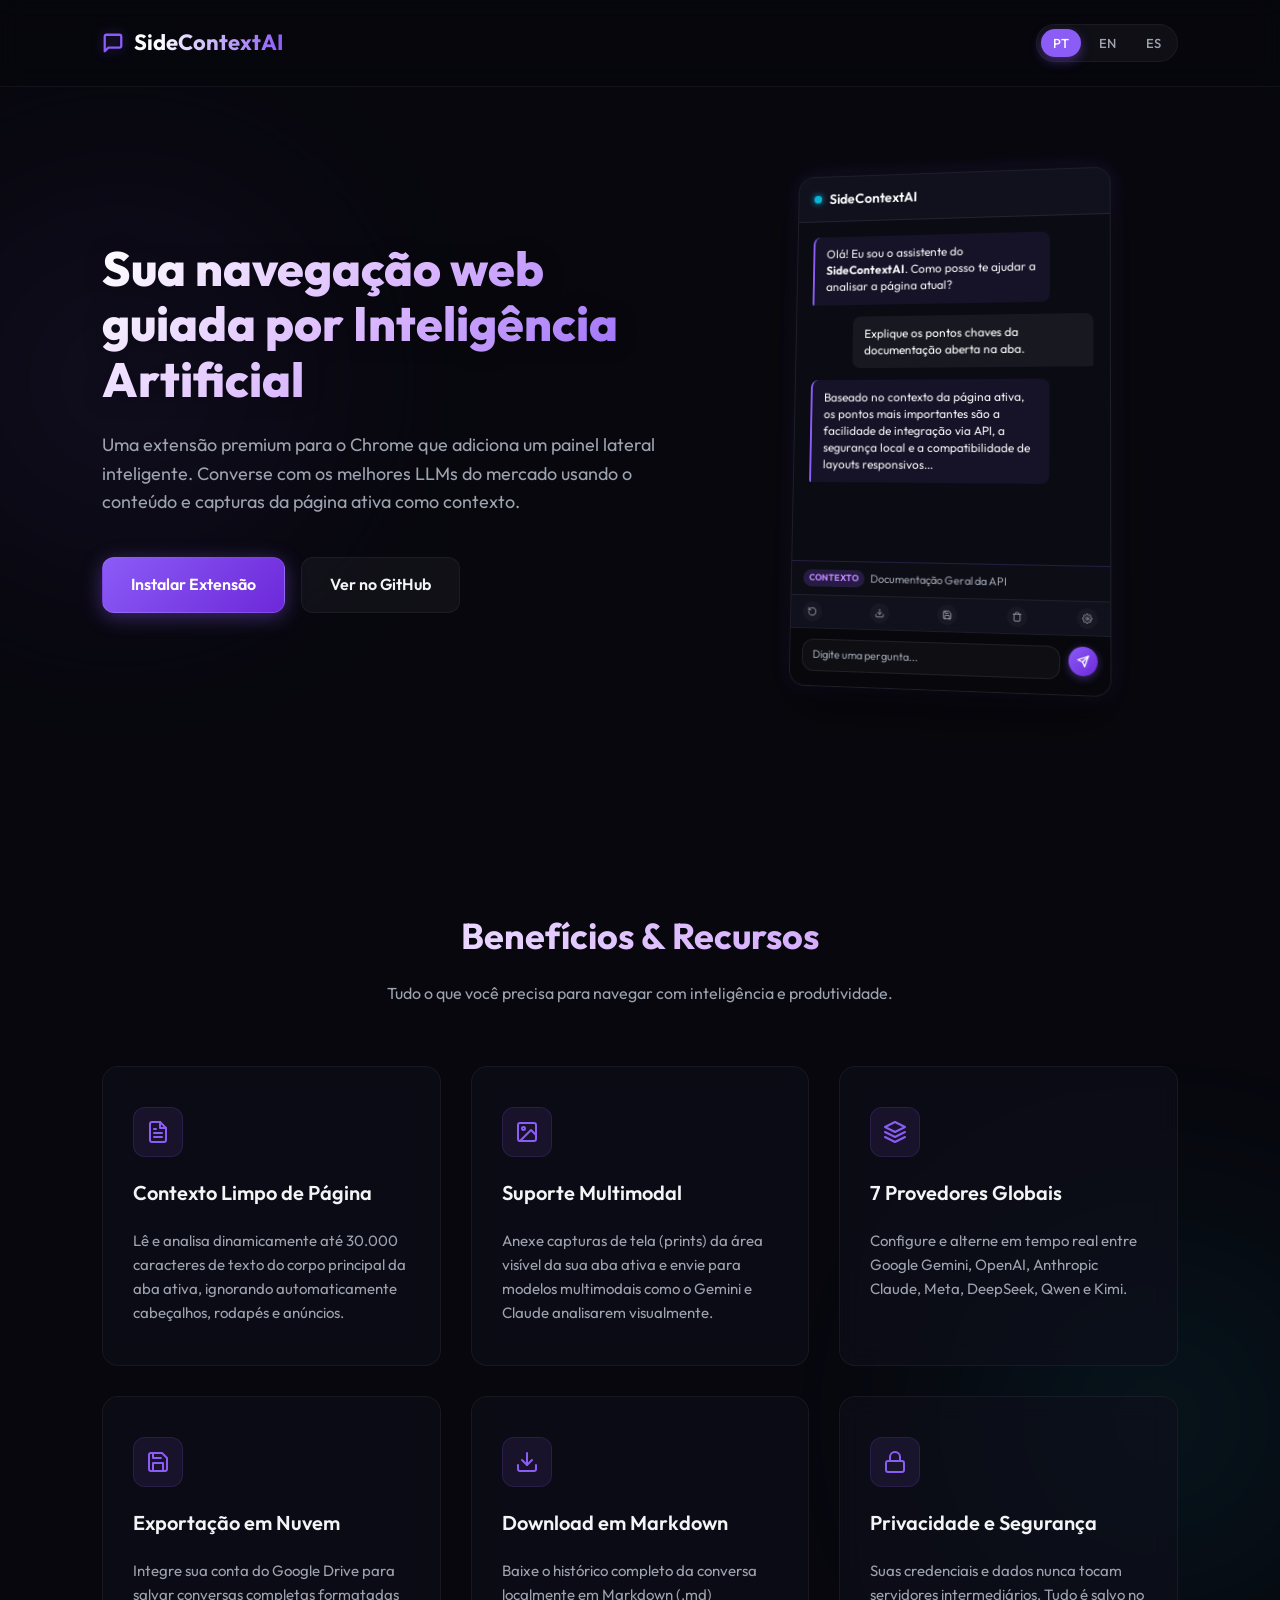
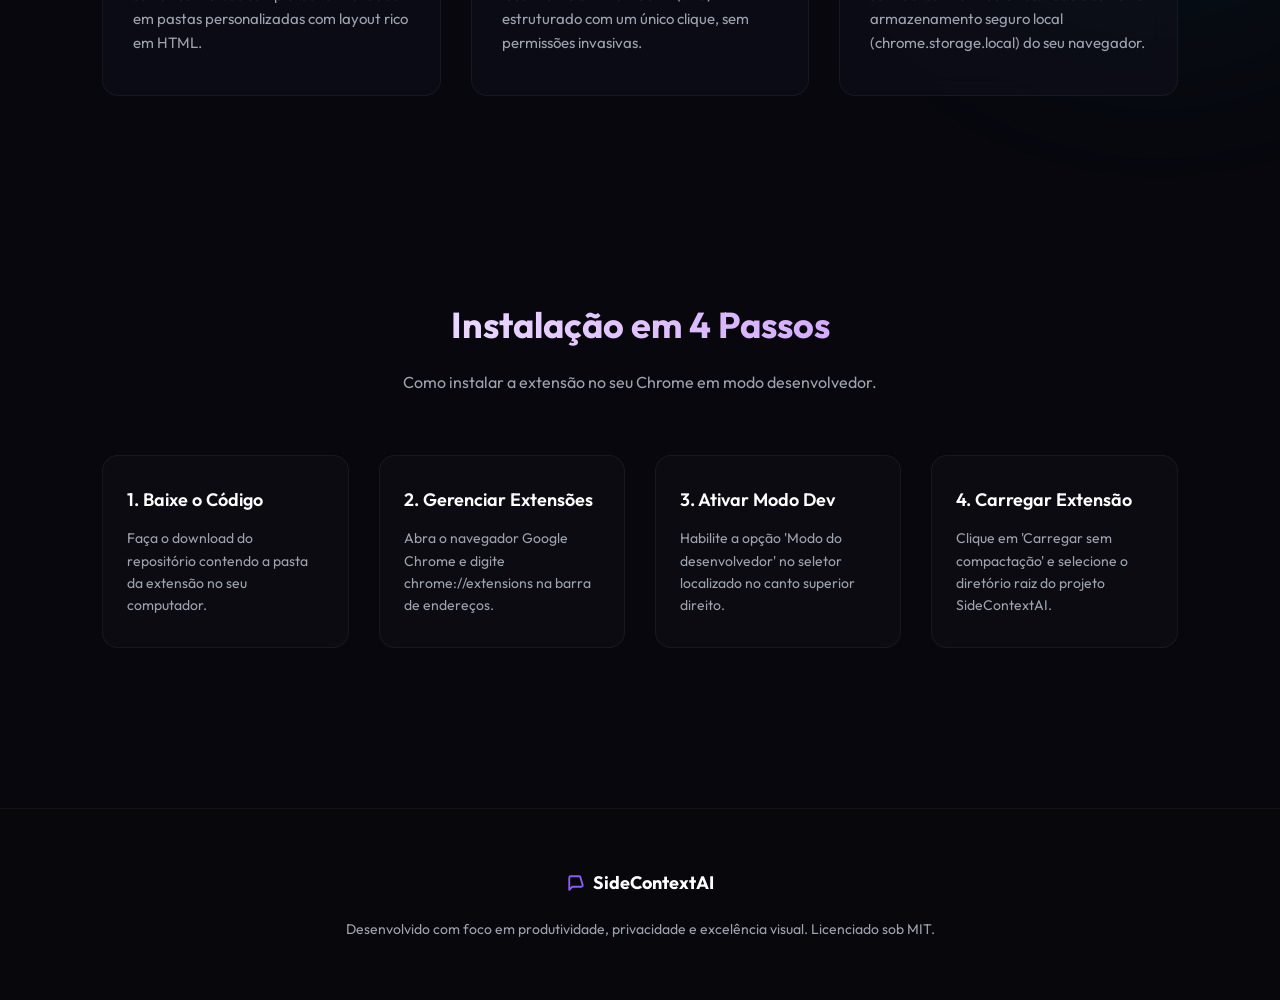
==== index.html @ 84ad386a "feat: add landing page for SideContextAI" ====
<!DOCTYPE html>
<html lang="pt">
<head>
  <meta charset="UTF-8">
  <meta name="viewport" content="width=device-width, initial-scale=1.0">
  <title>SideContextAI — Inteligência Artificial em Painel Lateral no Navegador</title>
  <meta name="description" content="SideContextAI - Extensão Chrome premium de IA em painel lateral com leitura de contexto ativo de página, captura de tela, exportação para Drive e Markdown.">
  
  <!-- SEO & OpenGraph -->
  <meta property="og:title" content="SideContextAI — Inteligência Artificial em Painel Lateral no Navegador">
  <meta property="og:description" content="Converse com Gemini, OpenAI, Anthropic Claude, Meta, DeepSeek, Qwen e Kimi usando o conteúdo da página ativa como contexto instantâneo.">
  <meta property="og:type" content="website">
  
  <!-- Fonts -->
  <link rel="preconnect" href="https://fonts.googleapis.com">
  <link rel="preconnect" href="https://fonts.gstatic.com" crossorigin>
  <link href="https://fonts.googleapis.com/css2?family=Outfit:wght@300;400;500;600;700;800&display=swap" rel="stylesheet">
  
  <link rel="stylesheet" href="style.css">
</head>
<body>
  <!-- Nav Bar -->
  <nav class="navbar">
    <div class="logo">
      <svg xmlns="http://www.w3.org/2000/svg" width="22" height="22" viewBox="0 0 24 24" fill="none" stroke="currentColor" stroke-width="2.5" stroke-linecap="round" stroke-linejoin="round"><path d="M21 15a2 2 0 0 1-2 2H7l-4 4V5a2 2 0 0 1 2-2h14a2 2 0 0 1 2 2z"></path></svg>
      <span data-i18n="navTitle">SideContextAI</span>
    </div>
    
    <div class="lang-selector">
      <button class="lang-btn active" data-lang="pt_BR" id="lang-pt">PT</button>
      <button class="lang-btn" data-lang="en" id="lang-en">EN</button>
      <button class="lang-btn" data-lang="es" id="lang-es">ES</button>
    </div>
  </nav>

  <!-- Hero Section -->
  <section class="hero">
    <div class="hero-content scroll-reveal">
      <h2 class="hero-title" data-i18n="heroTitle">Sua navegação web guiada por Inteligência Artificial</h2>
      <p class="hero-subtitle" data-i18n="heroSubtitle">Uma extensão premium para o Chrome que adiciona um painel lateral inteligente. Converse com os melhores LLMs do mercado usando o conteúdo e capturas da página ativa como contexto.</p>
      <div class="hero-ctas">
        <a href="#install" class="btn-primary" data-i18n="ctaInstall">Instalar Extensão</a>
        <a href="https://github.com/" target="_blank" rel="noopener noreferrer" class="btn-secondary" data-i18n="ctaSource">Ver no GitHub</a>
      </div>
    </div>
    
    <div class="hero-mockup scroll-reveal delay-1">
      <!-- High fidelity extension UI preview in CSS -->
      <div class="extension-preview">
        <div class="mock-header">
          <div class="mock-header-dot"></div>
          <span>SideContextAI</span>
        </div>
        
        <div class="mock-chat">
          <div class="mock-msg assistant">
            Olá! Eu sou o assistente do <strong>SideContextAI</strong>. Como posso te ajudar a analisar a página atual?
          </div>
          <div class="mock-msg user">
            Explique os pontos chaves da documentação aberta na aba.
          </div>
          <div class="mock-msg assistant">
            Baseado no contexto da página ativa, os pontos mais importantes são a facilidade de integração via API, a segurança local e a compatibilidade de layouts responsivos...
          </div>
        </div>

        <div class="mock-context">
          <span class="mock-badge">CONTEXTO</span>
          <span class="mock-title">Documentação Geral da API</span>
        </div>

        <div class="mock-toolbar">
          <div class="mock-tool">
            <svg xmlns="http://www.w3.org/2000/svg" width="10" height="10" viewBox="0 0 24 24" fill="none" stroke="currentColor" stroke-width="2" stroke-linecap="round" stroke-linejoin="round"><path d="M3 12a9 9 0 1 0 9-9 9.75 9.75 0 0 0-6.74 2.74L3 8"></path><polyline points="3 3 3 8 8 8"></polyline></svg>
          </div>
          <div class="mock-tool">
            <svg xmlns="http://www.w3.org/2000/svg" width="10" height="10" viewBox="0 0 24 24" fill="none" stroke="currentColor" stroke-width="2" stroke-linecap="round" stroke-linejoin="round"><path d="M21 15v4a2 2 0 0 1-2 2H5a2 2 0 0 1-2-2v-4"></path><polyline points="7 10 12 15 17 10"></polyline><line x1="12" y1="15" x2="12" y2="3"></line></svg>
          </div>
          <div class="mock-tool">
            <svg xmlns="http://www.w3.org/2000/svg" width="10" height="10" viewBox="0 0 24 24" fill="none" stroke="currentColor" stroke-width="2" stroke-linecap="round" stroke-linejoin="round"><path d="M19 21H5a2 2 0 0 1-2-2V5a2 2 0 0 1 2-2h11l5 5v11a2 2 0 0 1-2 2z"></path><polyline points="17 21 17 13 7 13 7 21"></polyline><polyline points="7 3 7 8 15 8"></polyline></svg>
          </div>
          <div class="mock-tool">
            <svg xmlns="http://www.w3.org/2000/svg" width="10" height="10" viewBox="0 0 24 24" fill="none" stroke="currentColor" stroke-width="2" stroke-linecap="round" stroke-linejoin="round"><polyline points="3 6 5 6 21 6"></polyline><path d="M19 6v14a2 2 0 0 1-2 2H7a2 2 0 0 1-2-2V6m3 0V4a2 2 0 0 1 2-2h4a2 2 0 0 1 2 2v2"></path></svg>
          </div>
          <div class="mock-tool">
            <svg xmlns="http://www.w3.org/2000/svg" width="10" height="10" viewBox="0 0 24 24" fill="none" stroke="currentColor" stroke-width="2" stroke-linecap="round" stroke-linejoin="round"><circle cx="12" cy="12" r="3"></circle><path d="M19.4 15a1.65 1.65 0 0 0 .33 1.82l.06.06a2 2 0 1 1-2.83 2.83l-.06-.06a1.65 1.65 0 0 0-1.82-.33 1.65 1.65 0 0 0-1 1.51V21a2 2 0 0 1-4 0v-.09A1.65 1.65 0 0 0 9 19.4a1.65 1.65 0 0 0-1.82.33l-.06.06a2 2 0 1 1-2.83-2.83l.06-.06a1.65 1.65 0 0 0 .33-1.82 1.65 1.65 0 0 0-1.51-1H3a2 2 0 0 1 0-4h.09A1.65 1.65 0 0 0 4.6 9a1.65 1.65 0 0 0-.33-1.82l-.06-.06a2 2 0 1 1 2.83-2.83l.06.06a1.65 1.65 0 0 0 1.82.33H9a1.65 1.65 0 0 0 1-1.51V3a2 2 0 0 1 4 0v.09a1.65 1.65 0 0 0 1 1.51 1.65 1.65 0 0 0 1.82-.33l.06-.06a2 2 0 1 1 2.83 2.83l-.06.06a1.65 1.65 0 0 0-.33 1.82V9a1.65 1.65 0 0 0 1.51 1H21a2 2 0 0 1 0 4h-.09a1.65 1.65 0 0 0-1.51 1z"></path></svg>
          </div>
        </div>

        <div class="mock-input-area">
          <div class="mock-input">Digite uma pergunta...</div>
          <div class="mock-send">
            <svg xmlns="http://www.w3.org/2000/svg" width="12" height="12" viewBox="0 0 24 24" fill="none" stroke="#fff" stroke-width="2.5" stroke-linecap="round" stroke-linejoin="round"><line x1="22" y1="2" x2="11" y2="13"></line><polygon points="22 2 15 22 11 13 2 9 22 2"></polygon></svg>
          </div>
        </div>
      </div>
    </div>
  </section>

  <!-- Features Section -->
  <section class="section" id="features">
    <div class="section-header scroll-reveal">
      <h2 class="section-title" data-i18n="sectionFeaturesTitle">Benefícios & Recursos</h2>
      <p class="section-subtitle" data-i18n="sectionFeaturesSub">Tudo o que você precisa para navegar com inteligência e produtividade.</p>
    </div>
    
    <div class="features-grid">
      <!-- Card 1 -->
      <div class="feature-card scroll-reveal">
        <div class="feature-icon-wrapper">
          <svg xmlns="http://www.w3.org/2000/svg" width="24" height="24" viewBox="0 0 24 24" fill="none" stroke="currentColor" stroke-width="2" stroke-linecap="round" stroke-linejoin="round"><path d="M14 2H6a2 2 0 0 0-2 2v16a2 2 0 0 0 2 2h12a2 2 0 0 0 2-2V8z"></path><polyline points="14 2 14 8 20 8"></polyline><line x1="16" y1="13" x2="8" y2="13"></line><line x1="16" y1="17" x2="8" y2="17"></line><polyline points="10 9 9 9 8 9"></polyline></svg>
        </div>
        <h3 data-i18n="featureContextTitle">Contexto Limpo de Página</h3>
        <p data-i18n="featureContextDesc">Lê e analisa dinamicamente até 30.000 caracteres de texto do corpo principal da aba ativa, ignorando automaticamente cabeçalhos, rodapés e anúncios.</p>
      </div>

      <!-- Card 2 -->
      <div class="feature-card scroll-reveal delay-1">
        <div class="feature-icon-wrapper">
          <svg xmlns="http://www.w3.org/2000/svg" width="24" height="24" viewBox="0 0 24 24" fill="none" stroke="currentColor" stroke-width="2" stroke-linecap="round" stroke-linejoin="round"><rect x="3" y="3" width="18" height="18" rx="2" ry="2"></rect><circle cx="8.5" cy="8.5" r="1.5"></circle><polyline points="21 15 16 10 5 21"></polyline></svg>
        </div>
        <h3 data-i18n="featureMultimodalTitle">Suporte Multimodal</h3>
        <p data-i18n="featureMultimodalDesc">Anexe capturas de tela (prints) da área visível da sua aba ativa e envie para modelos multimodais como o Gemini e Claude analisarem visualmente.</p>
      </div>

      <!-- Card 3 -->
      <div class="feature-card scroll-reveal delay-2">
        <div class="feature-icon-wrapper">
          <svg xmlns="http://www.w3.org/2000/svg" width="24" height="24" viewBox="0 0 24 24" fill="none" stroke="currentColor" stroke-width="2" stroke-linecap="round" stroke-linejoin="round"><path d="M12 2L2 7l10 5 10-5-10-5zM2 17l10 5 10-5M2 12l10 5 10-5"></path></svg>
        </div>
        <h3 data-i18n="featureProvidersTitle">7 Provedores Globais</h3>
        <p data-i18n="featureProvidersDesc">Configure e alterne em tempo real entre Google Gemini, OpenAI, Anthropic Claude, Meta, DeepSeek, Qwen e Kimi.</p>
      </div>

      <!-- Card 4 -->
      <div class="feature-card scroll-reveal">
        <div class="feature-icon-wrapper">
          <svg xmlns="http://www.w3.org/2000/svg" width="24" height="24" viewBox="0 0 24 24" fill="none" stroke="currentColor" stroke-width="2" stroke-linecap="round" stroke-linejoin="round"><path d="M19 21H5a2 2 0 0 1-2-2V5a2 2 0 0 1 2-2h11l5 5v11a2 2 0 0 1-2 2z"></path><polyline points="17 21 17 13 7 13 7 21"></polyline><polyline points="7 3 7 8 15 8"></polyline></svg>
        </div>
        <h3 data-i18n="featureDriveTitle">Exportação em Nuvem</h3>
        <p data-i18n="featureDriveDesc">Integre sua conta do Google Drive para salvar conversas completas formatadas em pastas personalizadas com layout rico em HTML.</p>
      </div>

      <!-- Card 5 -->
      <div class="feature-card scroll-reveal delay-1">
        <div class="feature-icon-wrapper">
          <svg xmlns="http://www.w3.org/2000/svg" width="24" height="24" viewBox="0 0 24 24" fill="none" stroke="currentColor" stroke-width="2" stroke-linecap="round" stroke-linejoin="round"><path d="M21 15v4a2 2 0 0 1-2 2H5a2 2 0 0 1-2-2v-4"></path><polyline points="7 10 12 15 17 10"></polyline><line x1="12" y1="15" x2="12" y2="3"></line></svg>
        </div>
        <h3 data-i18n="featureLocalTitle">Download em Markdown</h3>
        <p data-i18n="featureLocalDesc">Baixe o histórico completo da conversa localmente em Markdown (.md) estruturado com um único clique, sem permissões invasivas.</p>
      </div>

      <!-- Card 6 -->
      <div class="feature-card scroll-reveal delay-2">
        <div class="feature-icon-wrapper">
          <svg xmlns="http://www.w3.org/2000/svg" width="24" height="24" viewBox="0 0 24 24" fill="none" stroke="currentColor" stroke-width="2" stroke-linecap="round" stroke-linejoin="round"><rect x="3" y="11" width="18" height="11" rx="2" ry="2"></rect><path d="M7 11V7a5 5 0 0 1 10 0v4"></path></svg>
        </div>
        <h3 data-i18n="featurePrivacyTitle">Privacidade e Segurança</h3>
        <p data-i18n="featurePrivacyDesc">Suas credenciais e dados nunca tocam servidores intermediários. Tudo é salvo no armazenamento seguro local (chrome.storage.local) do seu navegador.</p>
      </div>
    </div>
  </section>

  <!-- How to Install Section -->
  <section class="section" id="install">
    <div class="section-header scroll-reveal">
      <h2 class="section-title" data-i18n="sectionInstallTitle">Instalação em 4 Passos</h2>
      <p class="section-subtitle" data-i18n="sectionInstallSub">Como instalar a extensão no seu Chrome em modo desenvolvedor.</p>
    </div>
    
    <div class="install-container">
      <div class="step-card scroll-reveal">
        <h3 data-i18n="step1Title">1. Baixe o Código</h3>
        <p data-i18n="step1Desc">Faça o download do repositório contendo a pasta da extensão no seu computador.</p>
      </div>
      
      <div class="step-card scroll-reveal delay-1">
        <h3 data-i18n="step2Title">2. Gerenciar Extensões</h3>
        <p data-i18n="step2Desc">Abra o navegador Google Chrome e digite chrome://extensions na barra de endereços.</p>
      </div>
      
      <div class="step-card scroll-reveal delay-2">
        <h3 data-i18n="step3Title">3. Ativar Modo Dev</h3>
        <p data-i18n="step3Desc">Habilite a opção 'Modo do desenvolvedor' no seletor localizado no canto superior direito.</p>
      </div>
      
      <div class="step-card scroll-reveal delay-3">
        <h3 data-i18n="step4Title">4. Carregar Extensão</h3>
        <p data-i18n="step4Desc">Clique em 'Carregar sem compactação' e selecione o diretório raiz do projeto SideContextAI.</p>
      </div>
    </div>
  </section>

  <!-- Footer -->
  <footer class="footer">
    <div class="footer-content">
      <div class="footer-logo">
        <svg xmlns="http://www.w3.org/2000/svg" width="18" height="18" viewBox="0 0 24 24" fill="none" stroke="currentColor" stroke-width="2.5" stroke-linecap="round" stroke-linejoin="round"><path d="M21 15a2 2 0 0 1-2 2H7l-4 4V5a2 2 0 0 1 2-2h11a2 2 0 0 1 2 2z"></path></svg>
        <span>SideContextAI</span>
      </div>
      <p data-i18n="footerText">Desenvolvido com foco em produtividade, privacidade e excelência visual. Licenciado sob MIT.</p>
    </div>
  </footer>

  <script type="module" src="script.js"></script>
</body>
</html>
---- style.css ----
/* style.css */

:root {
  --bg-dark: #07070d;
  --bg-panel: rgba(15, 15, 27, 0.6);
  --border-glass: rgba(255, 255, 255, 0.05);
  --border-glow: rgba(139, 92, 246, 0.3);
  --text-primary: #f3f4f6;
  --text-secondary: #9ca3af;
  --primary-color: #8b5cf6;
  --primary-hover: #a78bfa;
  --primary-glow: rgba(139, 92, 246, 0.4);
  --accent-color: #06b6d4;
  --font-sans: 'Outfit', sans-serif;
  --transition-smooth: all 0.3s cubic-bezier(0.4, 0, 0.2, 1);
}

* {
  box-sizing: border-box;
  margin: 0;
  padding: 0;
}

body {
  background-color: var(--bg-dark);
  font-family: var(--font-sans);
  color: var(--text-primary);
  line-height: 1.6;
  overflow-x: hidden;
  position: relative;
}

/* Background Auroras */
body::before,
body::after {
  content: "";
  position: absolute;
  width: 500px;
  height: 500px;
  border-radius: 50%;
  filter: blur(120px);
  z-index: -1;
  opacity: 0.15;
  pointer-events: none;
}

body::before {
  top: 5%;
  left: -10%;
  background: radial-gradient(circle, var(--primary-color) 0%, transparent 70%);
  animation: pulseAurora 12s infinite alternate ease-in-out;
}

body::after {
  top: 45%;
  right: -10%;
  background: radial-gradient(circle, var(--accent-color) 0%, transparent 70%);
  animation: pulseAurora 15s infinite alternate-reverse ease-in-out;
}

@keyframes pulseAurora {
  0% { transform: translate(0, 0) scale(1); opacity: 0.12; }
  100% { transform: translate(30px, 40px) scale(1.15); opacity: 0.18; }
}

/* Header & Nav */
.navbar {
  display: flex;
  justify-content: space-between;
  align-items: center;
  padding: 24px 8%;
  background: rgba(7, 7, 13, 0.7);
  backdrop-filter: blur(12px);
  border-bottom: 1px solid var(--border-glass);
  position: sticky;
  top: 0;
  z-index: 100;
}

.logo {
  display: flex;
  align-items: center;
  gap: 10px;
  font-weight: 700;
  font-size: 22px;
  background: linear-gradient(90deg, #fff 30%, var(--primary-color) 100%);
  -webkit-background-clip: text;
  -webkit-text-fill-color: transparent;
  cursor: default;
}

.logo svg {
  stroke: var(--primary-color);
  filter: drop-shadow(0 0 6px var(--primary-glow));
}

.lang-selector {
  display: flex;
  gap: 6px;
  background: rgba(255, 255, 255, 0.04);
  padding: 4px;
  border-radius: 20px;
  border: 1px solid var(--border-glass);
}

.lang-btn {
  background: transparent;
  border: none;
  color: var(--text-secondary);
  font-family: var(--font-sans);
  font-weight: 500;
  font-size: 13px;
  padding: 6px 12px;
  border-radius: 16px;
  cursor: pointer;
  transition: var(--transition-smooth);
}

.lang-btn:hover {
  color: #fff;
}

.lang-btn.active {
  background: var(--primary-color);
  color: #fff;
  box-shadow: 0 4px 12px var(--primary-glow);
}

/* Hero Section */
.hero {
  display: grid;
  grid-template-columns: 1.1fr 0.9fr;
  align-items: center;
  gap: 60px;
  padding: 80px 8% 120px 8%;
  max-width: 1400px;
  margin: 0 auto;
}

.hero-content {
  display: flex;
  flex-direction: column;
}

.hero-title {
  font-size: 48px;
  font-weight: 800;
  line-height: 1.15;
  margin-bottom: 24px;
  background: linear-gradient(135deg, #ffffff 0%, #d8b4fe 50%, var(--primary-color) 100%);
  -webkit-background-clip: text;
  -webkit-text-fill-color: transparent;
  filter: drop-shadow(0 2px 10px rgba(0,0,0,0.3));
}

.hero-subtitle {
  font-size: 18px;
  color: var(--text-secondary);
  margin-bottom: 40px;
  font-weight: 400;
}

.hero-ctas {
  display: flex;
  gap: 16px;
}

.btn-primary {
  display: inline-flex;
  align-items: center;
  gap: 10px;
  background: linear-gradient(135deg, var(--primary-color) 0%, #6d28d9 100%);
  color: #fff;
  padding: 14px 28px;
  border-radius: 12px;
  font-weight: 600;
  font-size: 16px;
  text-decoration: none;
  transition: var(--transition-smooth);
  box-shadow: 0 4px 20px var(--primary-glow);
  border: 1px solid rgba(255, 255, 255, 0.1);
}

.btn-primary:hover {
  transform: translateY(-2px);
  box-shadow: 0 6px 24px rgba(139, 92, 246, 0.6);
  background: linear-gradient(135deg, var(--primary-hover) 0%, var(--primary-color) 100%);
}

.btn-secondary {
  display: inline-flex;
  align-items: center;
  gap: 10px;
  background: rgba(255, 255, 255, 0.04);
  color: var(--text-primary);
  padding: 14px 28px;
  border-radius: 12px;
  font-weight: 600;
  font-size: 16px;
  text-decoration: none;
  transition: var(--transition-smooth);
  border: 1px solid var(--border-glass);
}

.btn-secondary:hover {
  background: rgba(255, 255, 255, 0.08);
  border-color: rgba(255, 255, 255, 0.15);
  transform: translateY(-2px);
}

/* Mockup UI */
.hero-mockup {
  display: flex;
  justify-content: center;
  perspective: 1000px;
}

.extension-preview {
  width: 320px;
  height: 520px;
  background: #0b0b14;
  border-radius: 16px;
  border: 1px solid rgba(255, 255, 255, 0.08);
  box-shadow: 0 20px 50px rgba(0, 0, 0, 0.6), 0 0 25px rgba(139, 92, 246, 0.15);
  display: flex;
  flex-direction: column;
  overflow: hidden;
  transform: rotateY(-8deg) rotateX(4deg);
  transition: var(--transition-smooth);
}

.extension-preview:hover {
  transform: rotateY(0deg) rotateX(0deg) scale(1.02);
  box-shadow: 0 25px 60px rgba(0, 0, 0, 0.7), 0 0 35px rgba(139, 92, 246, 0.25);
}

.mock-header {
  padding: 12px 16px;
  background: rgba(20, 20, 35, 0.7);
  border-bottom: 1px solid rgba(255, 255, 255, 0.08);
  font-weight: 600;
  font-size: 14px;
  color: #fff;
  display: flex;
  align-items: center;
  gap: 8px;
}

.mock-header-dot {
  width: 8px;
  height: 8px;
  background: var(--accent-color);
  border-radius: 50%;
  box-shadow: 0 0 6px var(--accent-color);
}

.mock-chat {
  flex-grow: 1;
  padding: 16px;
  overflow-y: auto;
  display: flex;
  flex-direction: column;
  gap: 12px;
}

.mock-msg {
  padding: 10px 12px;
  border-radius: 8px;
  font-size: 12px;
  max-width: 85%;
  line-height: 1.4;
  animation: fadeIn 0.4s ease forwards;
}

.mock-msg.user {
  background: rgba(255, 255, 255, 0.05);
  align-self: flex-end;
  color: #fff;
  border-bottom-right-radius: 2px;
}

.mock-msg.assistant {
  background: rgba(139, 92, 246, 0.08);
  align-self: flex-start;
  border-left: 2px solid var(--primary-color);
  color: var(--text-primary);
  border-bottom-left-radius: 2px;
}

.mock-context {
  padding: 8px 12px;
  background: rgba(13, 13, 23, 0.85);
  border-top: 1px solid rgba(139, 92, 246, 0.2);
  border-bottom: 1px solid rgba(255, 255, 255, 0.08);
  display: flex;
  align-items: center;
  gap: 6px;
  font-size: 11px;
}

.mock-badge {
  background: rgba(139, 92, 246, 0.2);
  color: #c084fc;
  padding: 1px 6px;
  border-radius: 10px;
  font-size: 9px;
  font-weight: bold;
}

.mock-title {
  color: var(--text-secondary);
  white-space: nowrap;
  overflow: hidden;
  text-overflow: ellipsis;
}

.mock-toolbar {
  padding: 6px 12px;
  background: rgba(20, 20, 35, 0.7);
  display: flex;
  justify-content: space-between;
  border-bottom: 1px solid rgba(255, 255, 255, 0.05);
}

.mock-tool {
  width: 20px;
  height: 20px;
  background: rgba(255, 255, 255, 0.03);
  border-radius: 50%;
  display: flex;
  align-items: center;
  justify-content: center;
}

.mock-tool svg {
  stroke: var(--text-secondary);
}

.mock-input-area {
  padding: 10px 12px 14px 12px;
  background: #07070c;
  display: flex;
  gap: 8px;
}

.mock-input {
  flex-grow: 1;
  background: rgba(255, 255, 255, 0.03);
  border: 1px solid rgba(255, 255, 255, 0.08);
  border-radius: 12px;
  padding: 6px 10px;
  color: var(--text-secondary);
  font-size: 11px;
}

.mock-send {
  width: 28px;
  height: 28px;
  background: linear-gradient(135deg, var(--primary-color), #6d28d9);
  border-radius: 50%;
  display: flex;
  align-items: center;
  justify-content: center;
  box-shadow: 0 2px 8px var(--primary-glow);
}

/* Features Section */
.section {
  padding: 100px 8%;
  max-width: 1400px;
  margin: 0 auto;
}

.section-header {
  text-align: center;
  margin-bottom: 60px;
}

.section-title {
  font-size: 36px;
  font-weight: 700;
  margin-bottom: 16px;
  background: linear-gradient(90deg, #fff, #c084fc);
  -webkit-background-clip: text;
  -webkit-text-fill-color: transparent;
}

.section-subtitle {
  font-size: 16px;
  color: var(--text-secondary);
  max-width: 600px;
  margin: 0 auto;
}

.features-grid {
  display: grid;
  grid-template-columns: repeat(auto-fit, minmax(320px, 1fr));
  gap: 30px;
}

.feature-card {
  background: var(--bg-panel);
  border-radius: 16px;
  border: 1px solid var(--border-glass);
  padding: 40px 30px;
  backdrop-filter: blur(12px);
  transition: var(--transition-smooth);
  display: flex;
  flex-direction: column;
  gap: 20px;
}

.feature-card:hover {
  transform: translateY(-5px);
  border-color: var(--border-glow);
  box-shadow: 0 10px 30px rgba(139, 92, 246, 0.06), 0 0 20px rgba(139, 92, 246, 0.04);
}

.feature-icon-wrapper {
  width: 50px;
  height: 50px;
  background: rgba(139, 92, 246, 0.1);
  border-radius: 12px;
  display: flex;
  align-items: center;
  justify-content: center;
  border: 1px solid rgba(139, 92, 246, 0.15);
  color: var(--primary-color);
  transition: var(--transition-smooth);
}

.feature-card:hover .feature-icon-wrapper {
  background: var(--primary-color);
  color: #fff;
  box-shadow: 0 0 15px var(--primary-glow);
}

.feature-card h3 {
  font-size: 20px;
  font-weight: 600;
}

.feature-card p {
  color: var(--text-secondary);
  font-size: 15px;
  line-height: 1.6;
}

/* Install Section */
.install-container {
  display: grid;
  grid-template-columns: repeat(auto-fit, minmax(240px, 1fr));
  gap: 30px;
}

.step-card {
  background: rgba(255, 255, 255, 0.02);
  border-radius: 16px;
  border: 1px solid var(--border-glass);
  padding: 30px 24px;
  transition: var(--transition-smooth);
  position: relative;
}

.step-card:hover {
  background: rgba(255, 255, 255, 0.04);
  border-color: rgba(255, 255, 255, 0.1);
}

.step-card h3 {
  font-size: 18px;
  font-weight: 600;
  margin-bottom: 12px;
  color: #fff;
}

.step-card p {
  font-size: 14px;
  color: var(--text-secondary);
}

/* Footer */
.footer {
  padding: 60px 8%;
  border-top: 1px solid var(--border-glass);
  text-align: center;
  background: rgba(7, 7, 13, 0.9);
  margin-top: 60px;
}

.footer-content {
  max-width: 800px;
  margin: 0 auto;
  display: flex;
  flex-direction: column;
  align-items: center;
  gap: 20px;
}

.footer-logo {
  display: flex;
  align-items: center;
  gap: 8px;
  font-weight: 700;
  font-size: 18px;
  color: #fff;
}

.footer-logo svg {
  stroke: var(--primary-color);
}

.footer p {
  font-size: 14px;
  color: var(--text-secondary);
}

/* Scroll Animations */
.scroll-reveal {
  opacity: 0;
  transform: translateY(30px);
  transition: opacity 0.8s ease, transform 0.8s cubic-bezier(0.2, 0.8, 0.2, 1);
}

.scroll-reveal.visible {
  opacity: 1;
  transform: translateY(0);
}

/* Delay for children load */
.delay-1 { transition-delay: 0.1s; }
.delay-2 { transition-delay: 0.2s; }
.delay-3 { transition-delay: 0.3s; }
.delay-4 { transition-delay: 0.4s; }

/* Responsive adjustments */
@media (max-width: 900px) {
  .hero {
    grid-template-columns: 1fr;
    text-align: center;
    gap: 40px;
    padding-top: 40px;
  }
  
  .hero-content {
    align-items: center;
  }
  
  .hero-ctas {
    justify-content: center;
    flex-wrap: wrap;
  }
  
  .hero-title {
    font-size: 38px;
  }
  
  .hero-mockup {
    margin-top: 20px;
  }

  .extension-preview {
    transform: none;
  }
  
  .navbar {
    padding: 20px 6%;
  }
  
  .section {
    padding: 60px 6%;
  }
}

@keyframes fadeIn {
  from { opacity: 0; transform: translateY(8px); }
  to { opacity: 1; transform: translateY(0); }
}
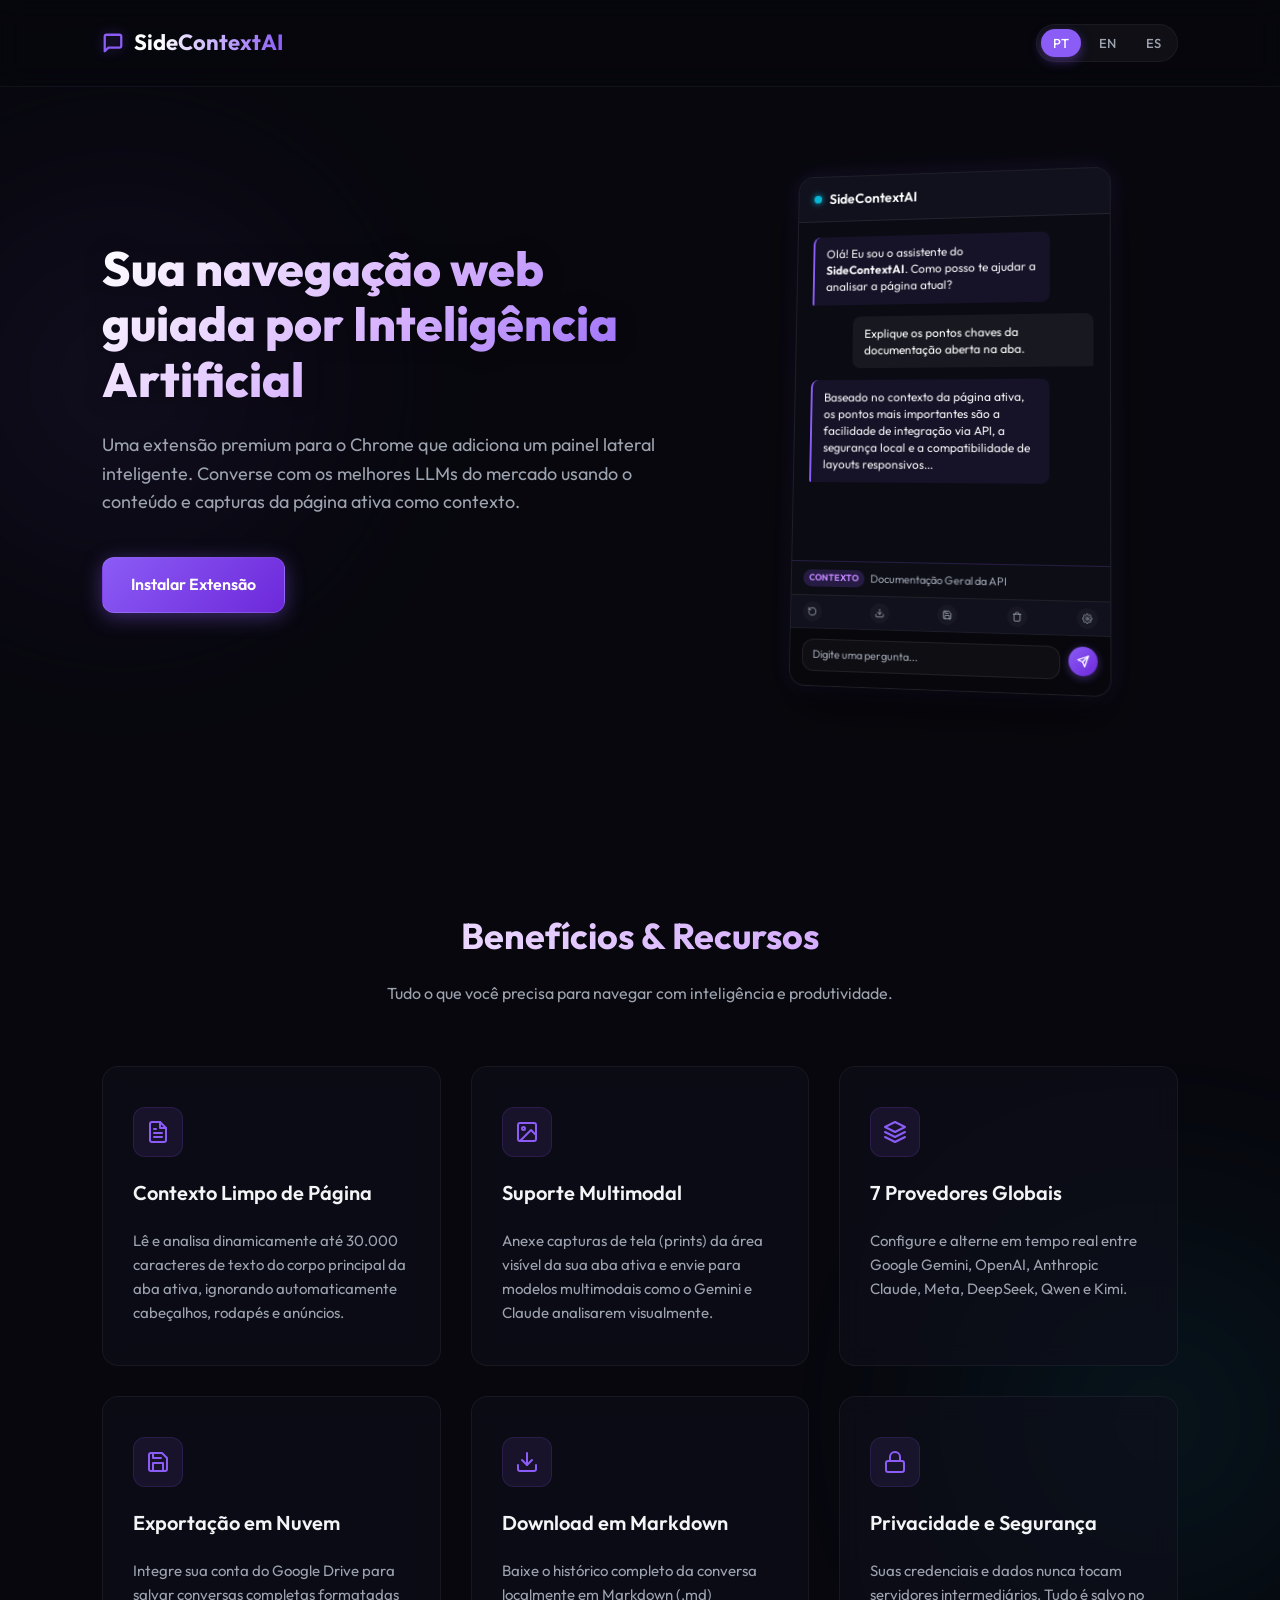
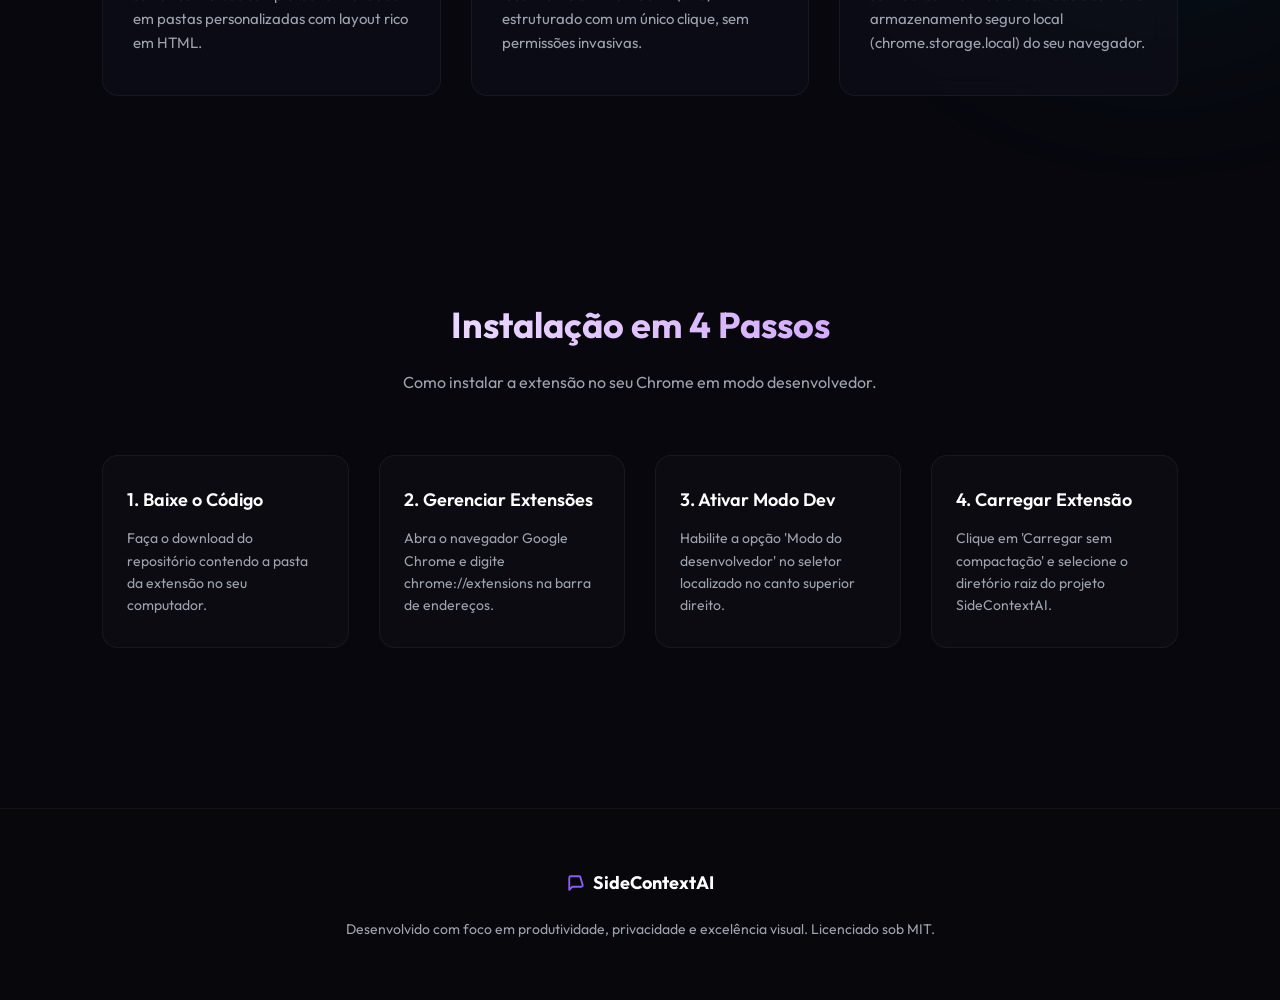
==== commit ed7cf6c5: "chore: remove github link for paid model publishing" ====
--- a/index.html
+++ b/index.html
@@ -40,7 +40,6 @@
       <p class="hero-subtitle" data-i18n="heroSubtitle">Uma extensão premium para o Chrome que adiciona um painel lateral inteligente. Converse com os melhores LLMs do mercado usando o conteúdo e capturas da página ativa como contexto.</p>
       <div class="hero-ctas">
         <a href="#install" class="btn-primary" data-i18n="ctaInstall">Instalar Extensão</a>
-        <a href="https://github.com/" target="_blank" rel="noopener noreferrer" class="btn-secondary" data-i18n="ctaSource">Ver no GitHub</a>
       </div>
     </div>
     
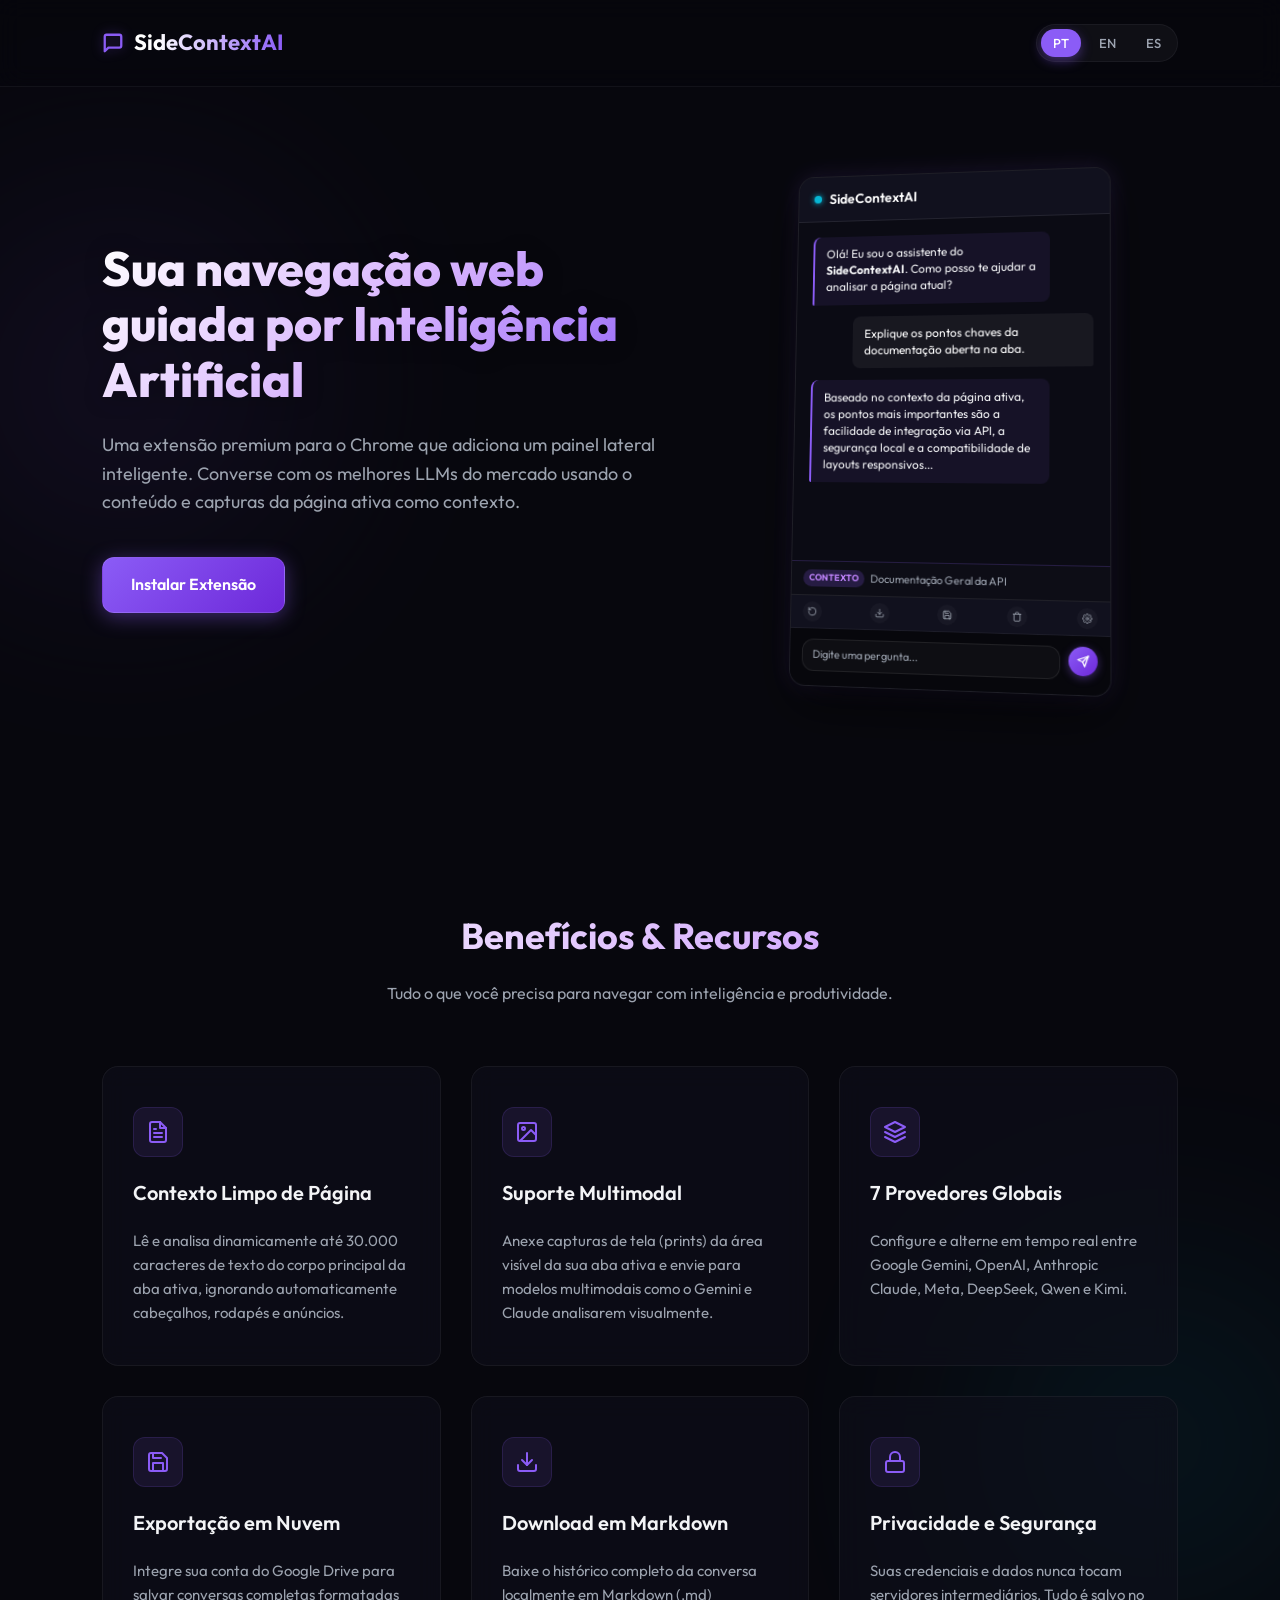
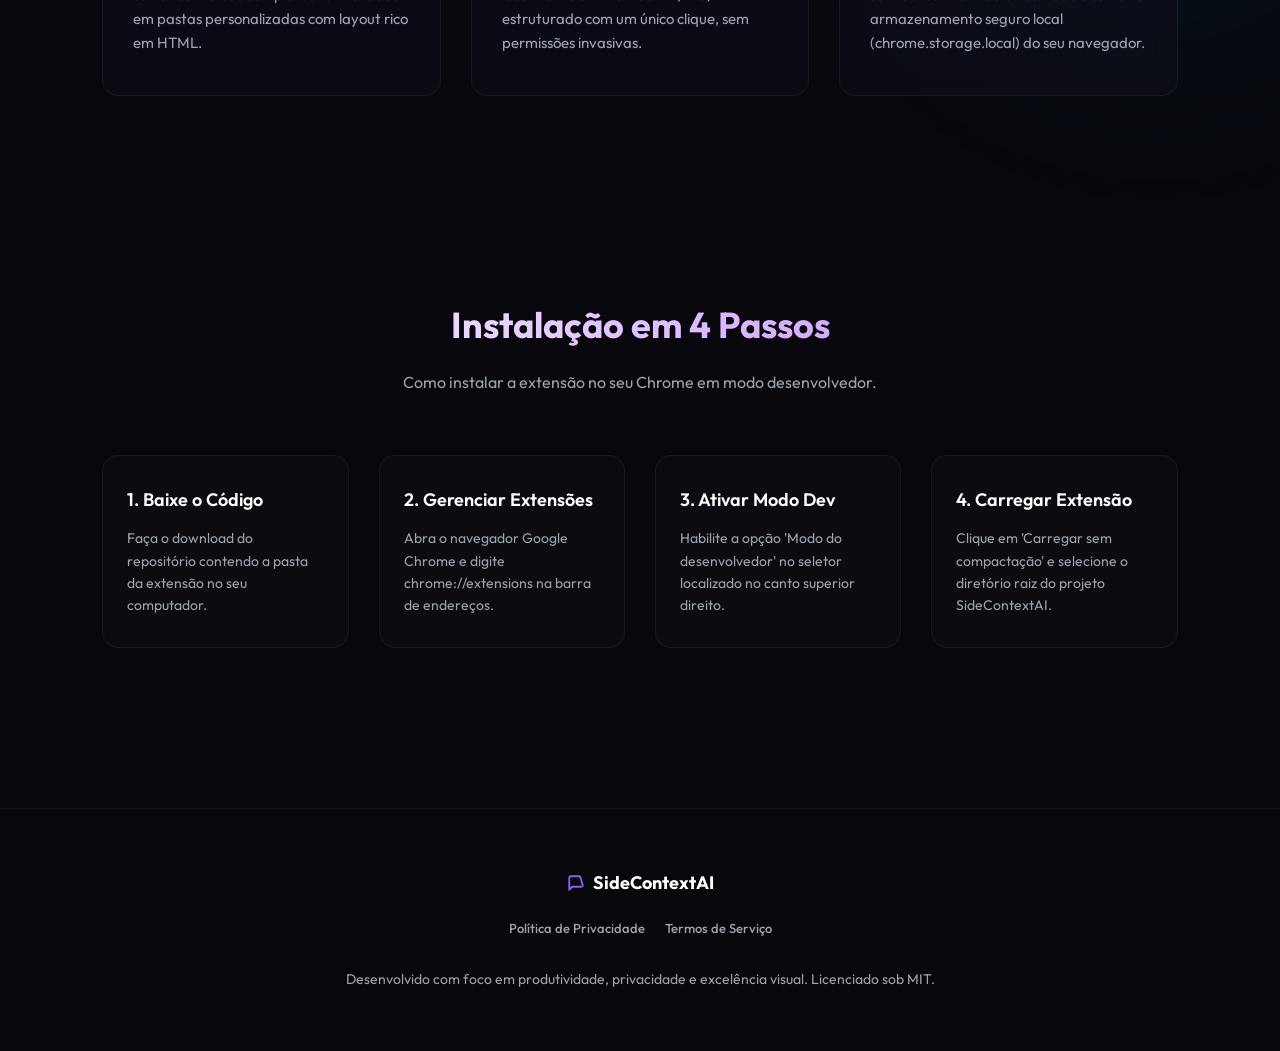
==== commit da58473b: "feat: add terms of service and privacy policy pages" ====
--- a/index.html
+++ b/index.html
@@ -197,6 +197,10 @@
         <svg xmlns="http://www.w3.org/2000/svg" width="18" height="18" viewBox="0 0 24 24" fill="none" stroke="currentColor" stroke-width="2.5" stroke-linecap="round" stroke-linejoin="round"><path d="M21 15a2 2 0 0 1-2 2H7l-4 4V5a2 2 0 0 1 2-2h11a2 2 0 0 1 2 2z"></path></svg>
         <span>SideContextAI</span>
       </div>
+      <div style="margin-bottom: 10px; display: flex; gap: 20px;">
+        <a href="privacy.html" style="color: var(--text-secondary); text-decoration: none; font-size: 13px; font-weight: 500;" data-i18n="privacyLink">Política de Privacidade</a>
+        <a href="terms.html" style="color: var(--text-secondary); text-decoration: none; font-size: 13px; font-weight: 500;" data-i18n="termsLink">Termos de Serviço</a>
+      </div>
       <p data-i18n="footerText">Desenvolvido com foco em produtividade, privacidade e excelência visual. Licenciado sob MIT.</p>
     </div>
   </footer>
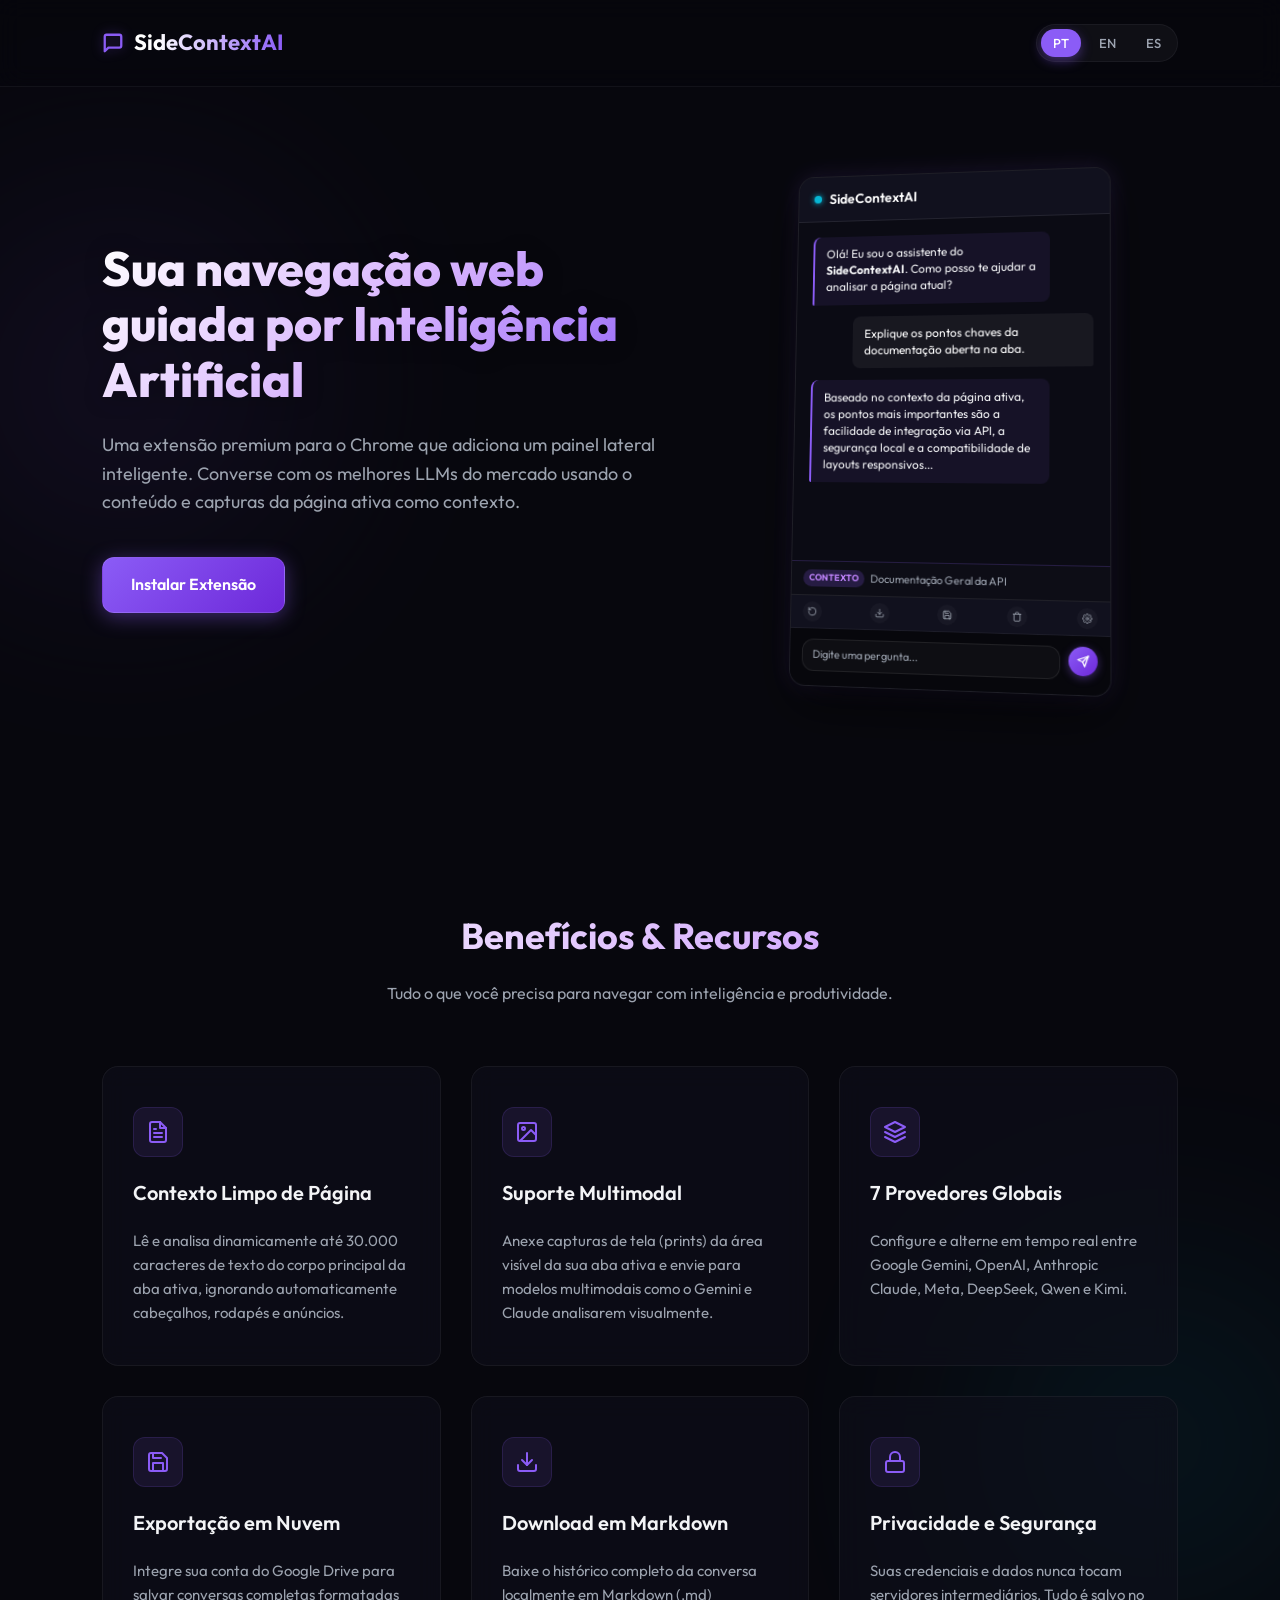
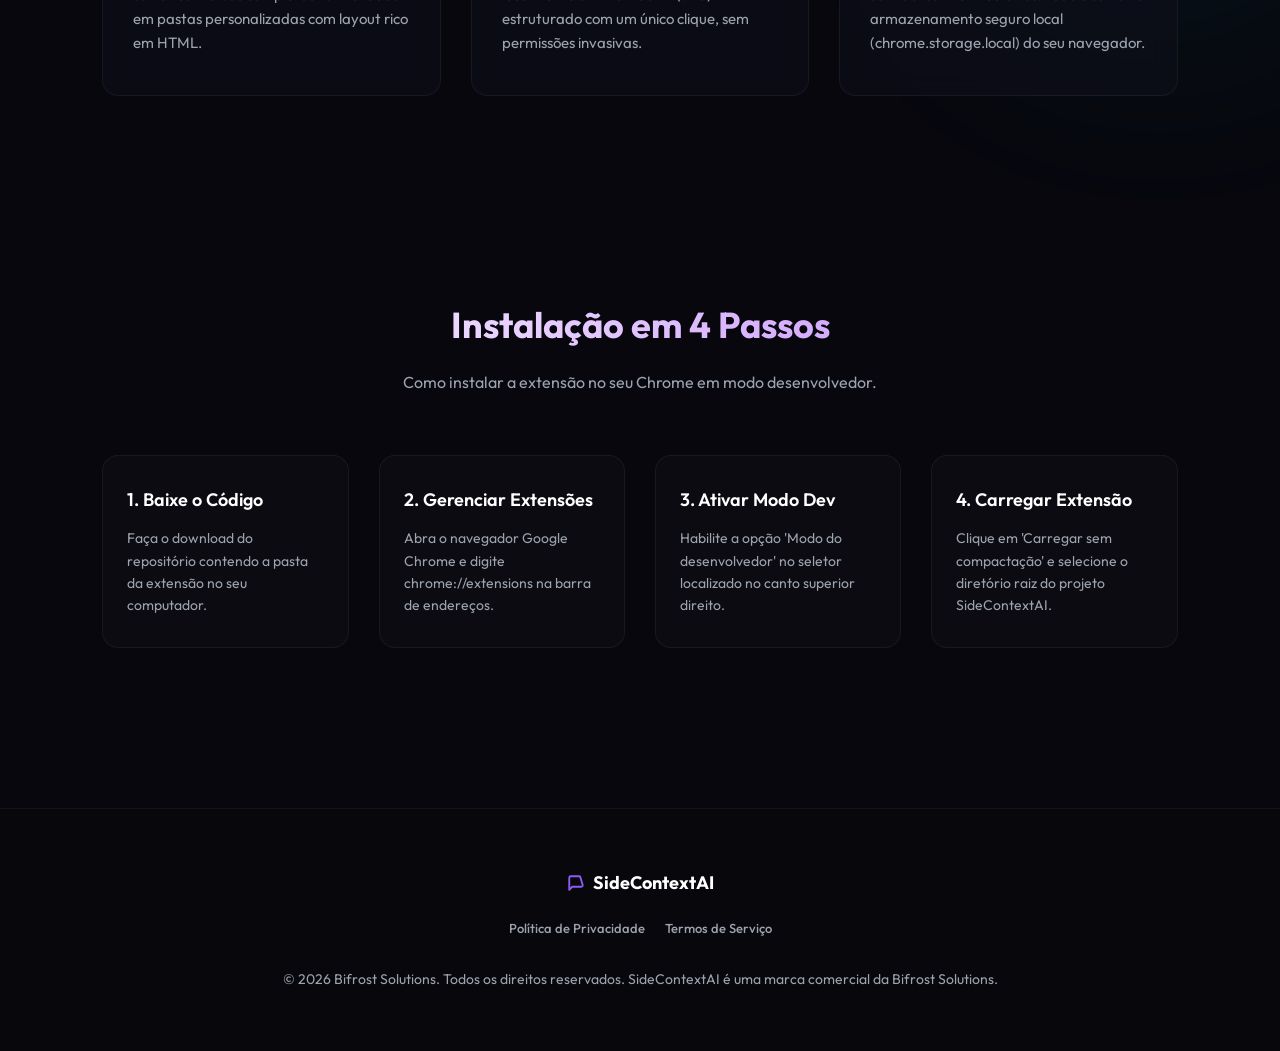
==== commit c913f373: "fix: resolve local script CORS issues and update footer with commercial copy" ====
--- a/index.html
+++ b/index.html
@@ -201,10 +201,11 @@
         <a href="privacy.html" style="color: var(--text-secondary); text-decoration: none; font-size: 13px; font-weight: 500;" data-i18n="privacyLink">Política de Privacidade</a>
         <a href="terms.html" style="color: var(--text-secondary); text-decoration: none; font-size: 13px; font-weight: 500;" data-i18n="termsLink">Termos de Serviço</a>
       </div>
-      <p data-i18n="footerText">Desenvolvido com foco em produtividade, privacidade e excelência visual. Licenciado sob MIT.</p>
+      <p data-i18n="footerText">© 2026 Bifrost Solutions. Todos os direitos reservados. SideContextAI é uma marca comercial da Bifrost Solutions.</p>
     </div>
   </footer>
 
-  <script type="module" src="script.js"></script>
+  <script src="messages.js"></script>
+  <script src="script.js"></script>
 </body>
 </html>
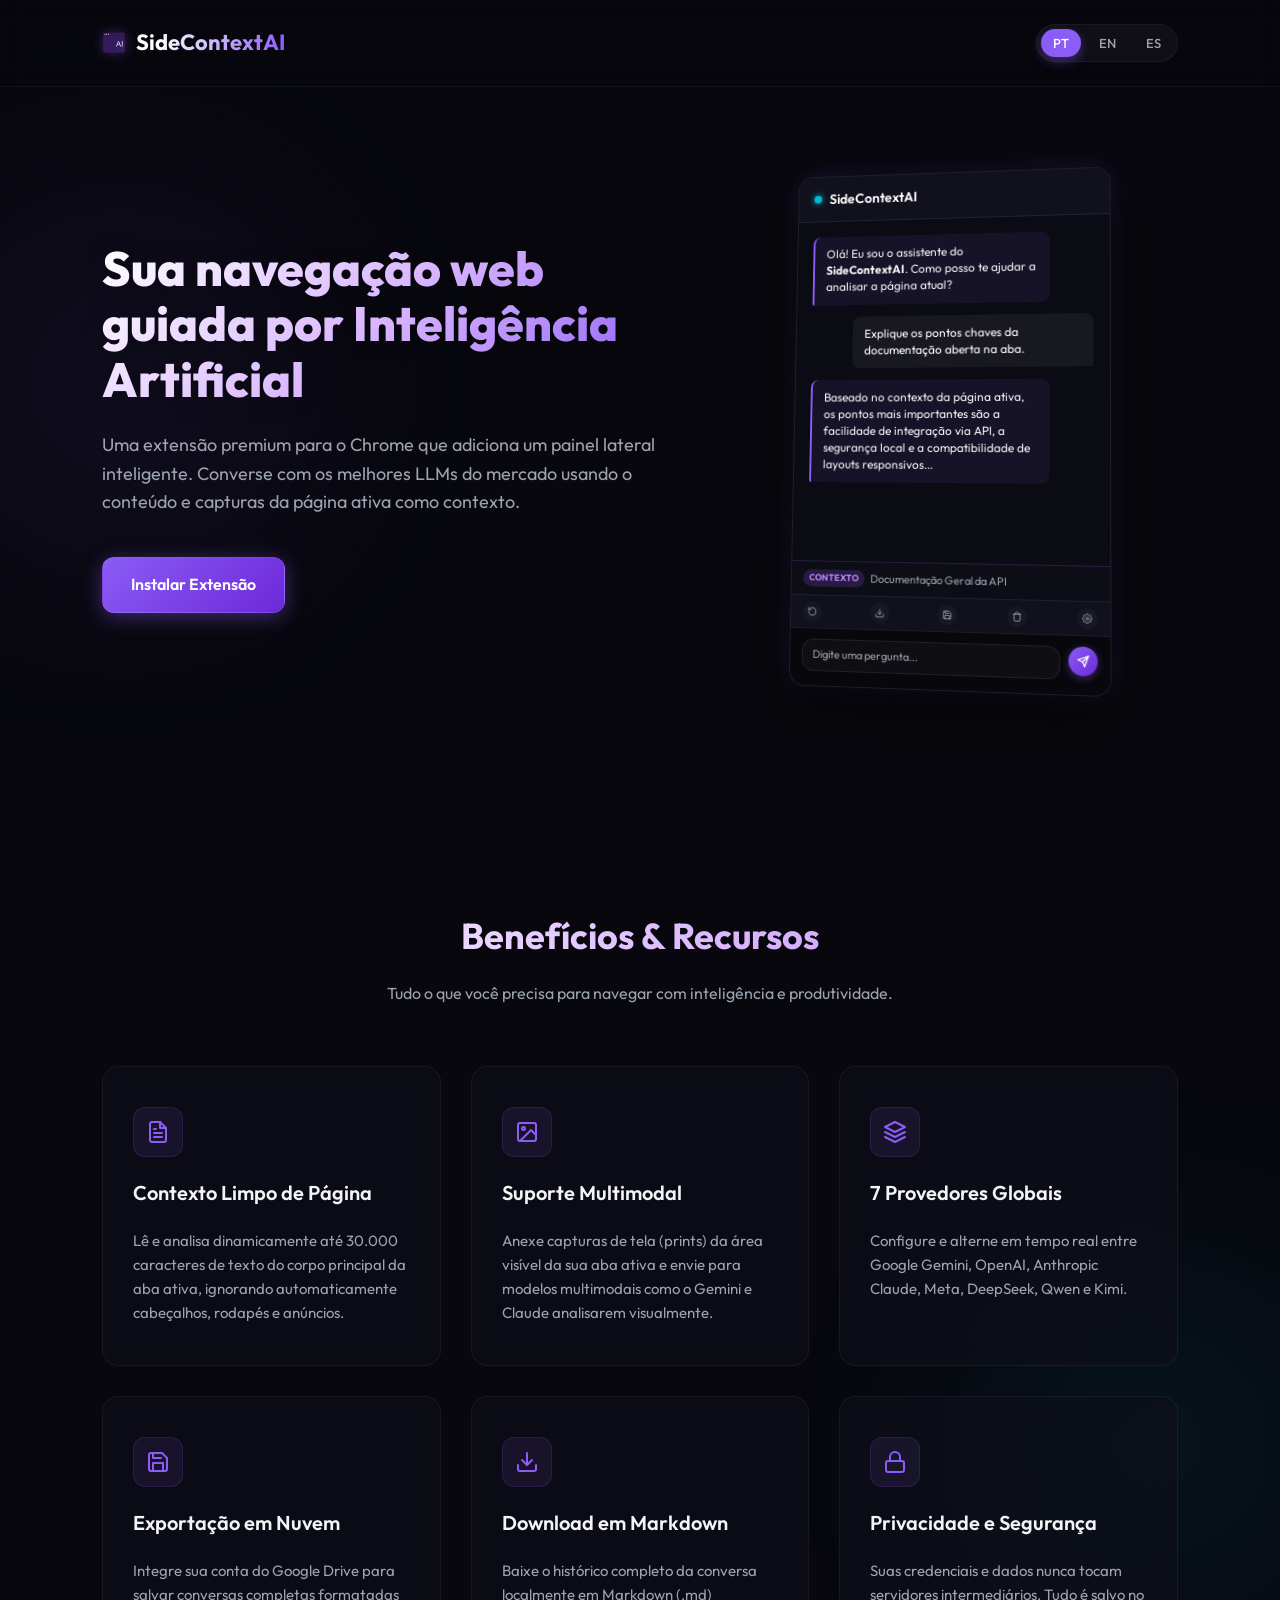
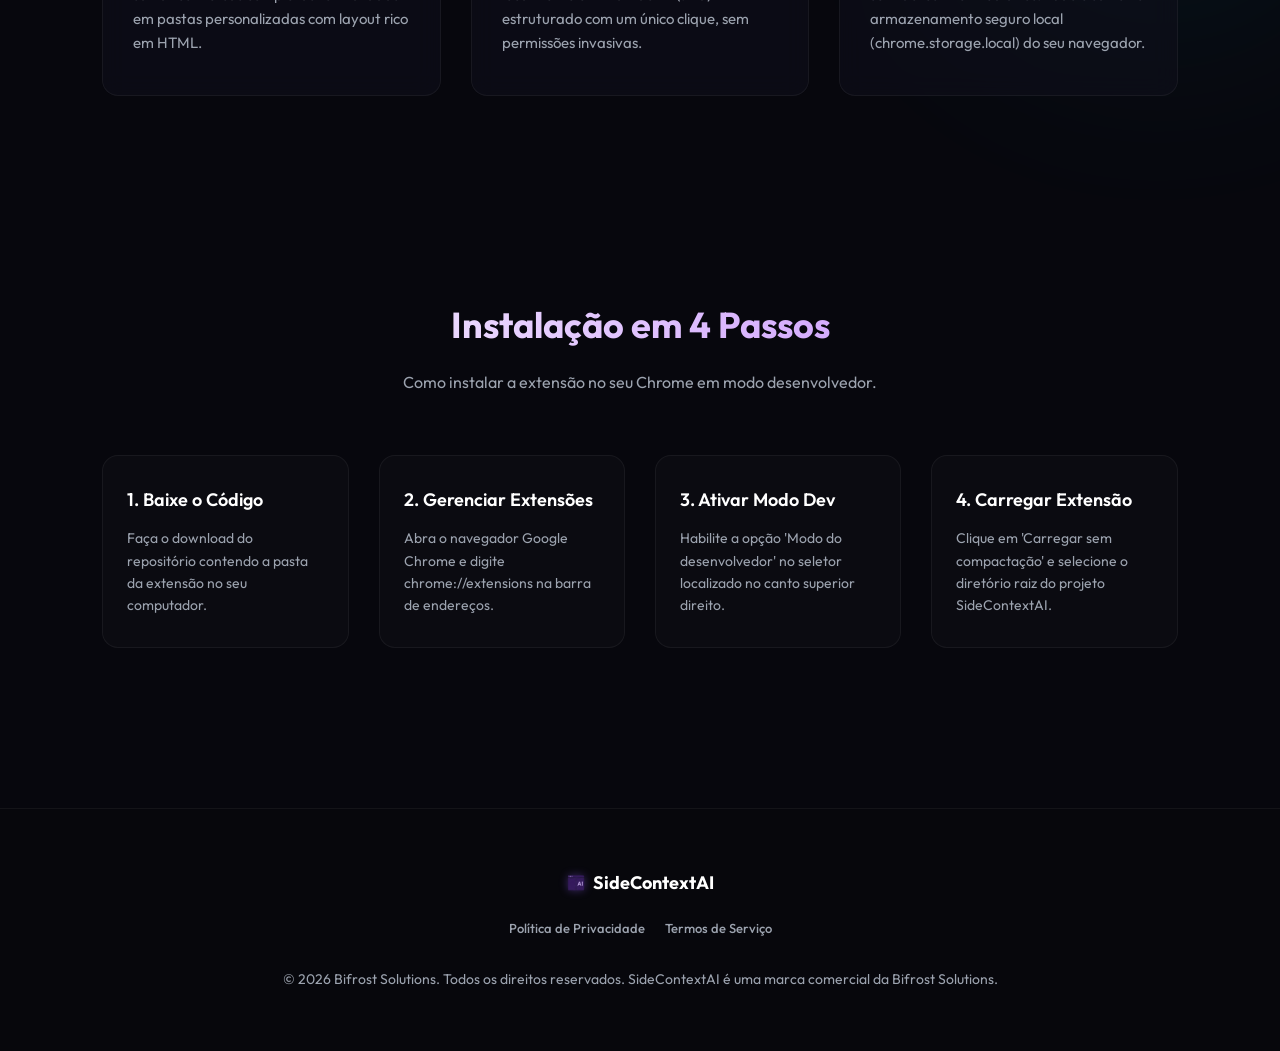
==== commit 7c2be5cc: "feat: add application icon.png as favicon and navbar brand logo" ====
--- a/index.html
+++ b/index.html
@@ -16,13 +16,14 @@
   <link rel="preconnect" href="https://fonts.gstatic.com" crossorigin>
   <link href="https://fonts.googleapis.com/css2?family=Outfit:wght@300;400;500;600;700;800&display=swap" rel="stylesheet">
   
+  <link rel="icon" type="image/png" href="icon.png">
   <link rel="stylesheet" href="style.css">
 </head>
 <body>
   <!-- Nav Bar -->
   <nav class="navbar">
     <div class="logo">
-      <svg xmlns="http://www.w3.org/2000/svg" width="22" height="22" viewBox="0 0 24 24" fill="none" stroke="currentColor" stroke-width="2.5" stroke-linecap="round" stroke-linejoin="round"><path d="M21 15a2 2 0 0 1-2 2H7l-4 4V5a2 2 0 0 1 2-2h14a2 2 0 0 1 2 2z"></path></svg>
+      <img src="icon.png" alt="SideContextAI Logo" style="width: 24px; height: 24px; border-radius: 6px; filter: drop-shadow(0 0 6px var(--primary-glow));">
       <span data-i18n="navTitle">SideContextAI</span>
     </div>
     
@@ -194,7 +195,7 @@
   <footer class="footer">
     <div class="footer-content">
       <div class="footer-logo">
-        <svg xmlns="http://www.w3.org/2000/svg" width="18" height="18" viewBox="0 0 24 24" fill="none" stroke="currentColor" stroke-width="2.5" stroke-linecap="round" stroke-linejoin="round"><path d="M21 15a2 2 0 0 1-2 2H7l-4 4V5a2 2 0 0 1 2-2h11a2 2 0 0 1 2 2z"></path></svg>
+        <img src="icon.png" alt="SideContextAI Logo" style="width: 18px; height: 18px; border-radius: 4px; filter: drop-shadow(0 0 4px var(--primary-glow));">
         <span>SideContextAI</span>
       </div>
       <div style="margin-bottom: 10px; display: flex; gap: 20px;">
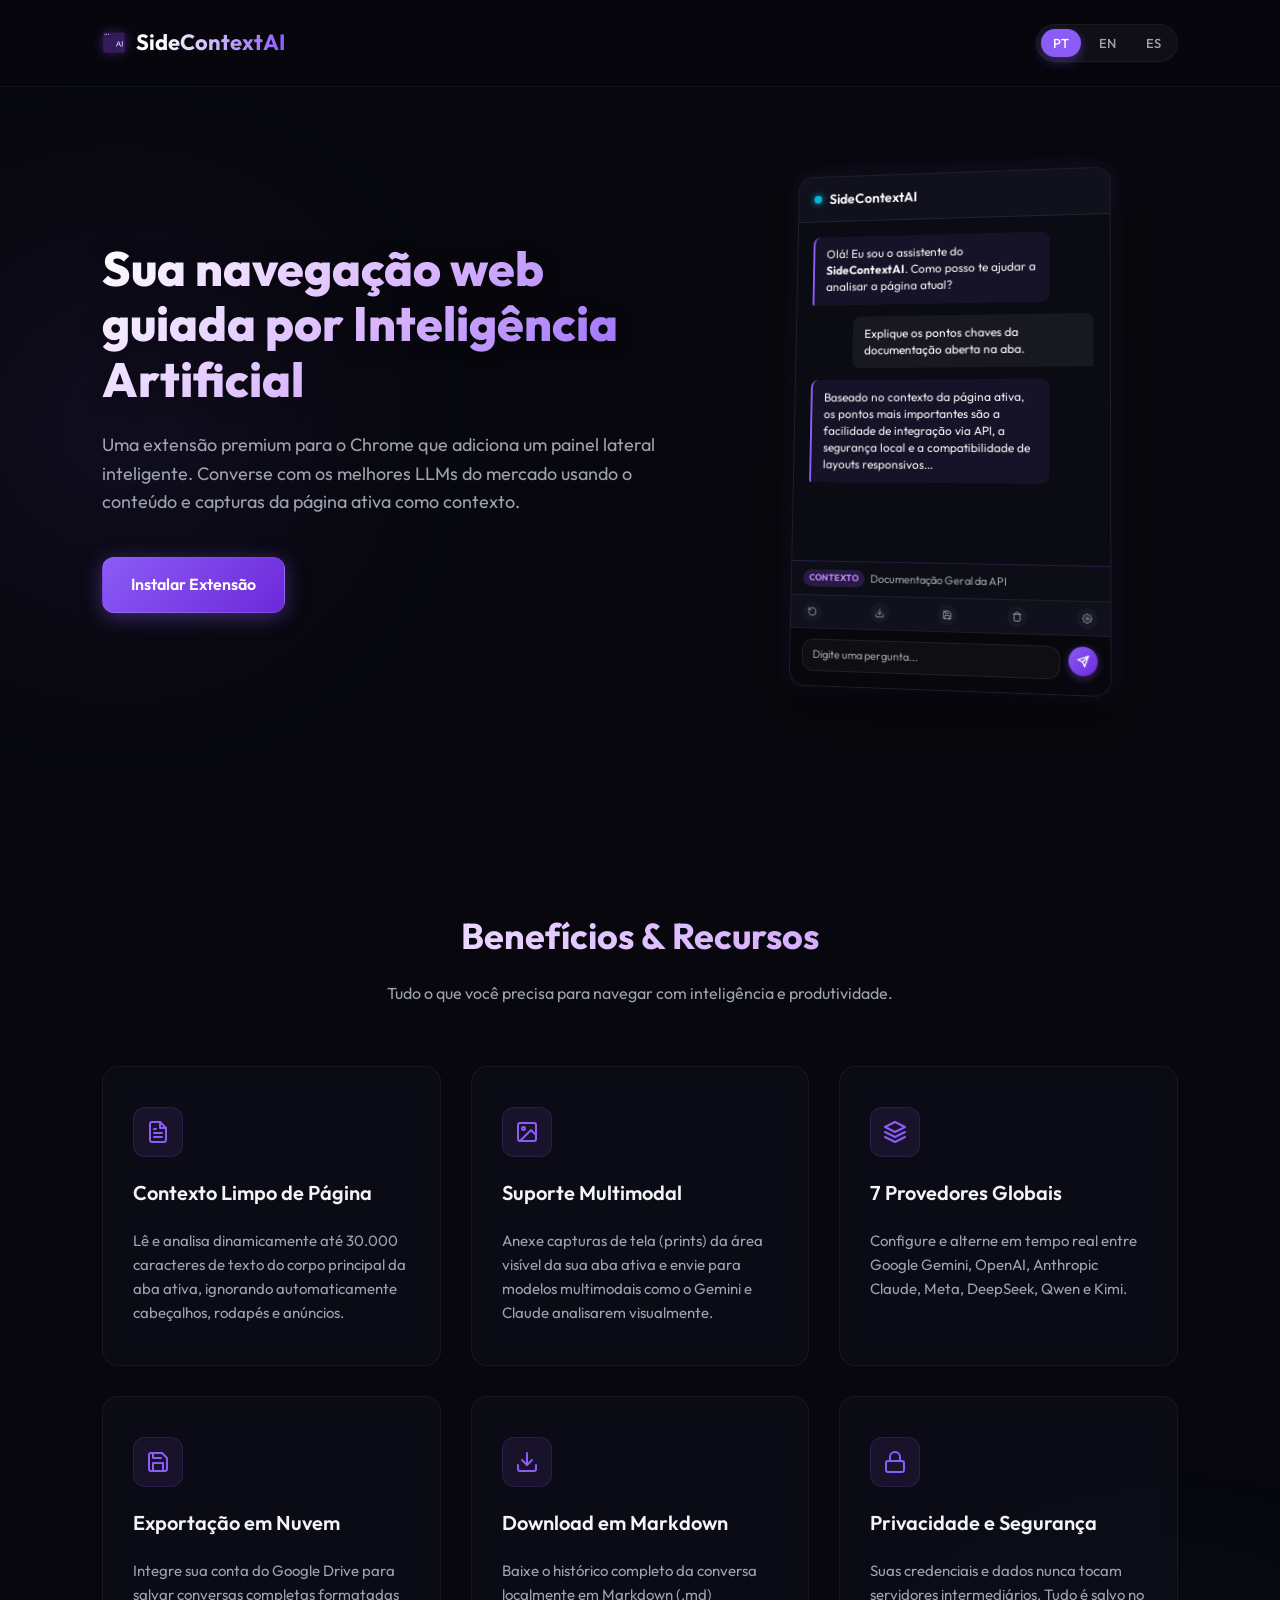
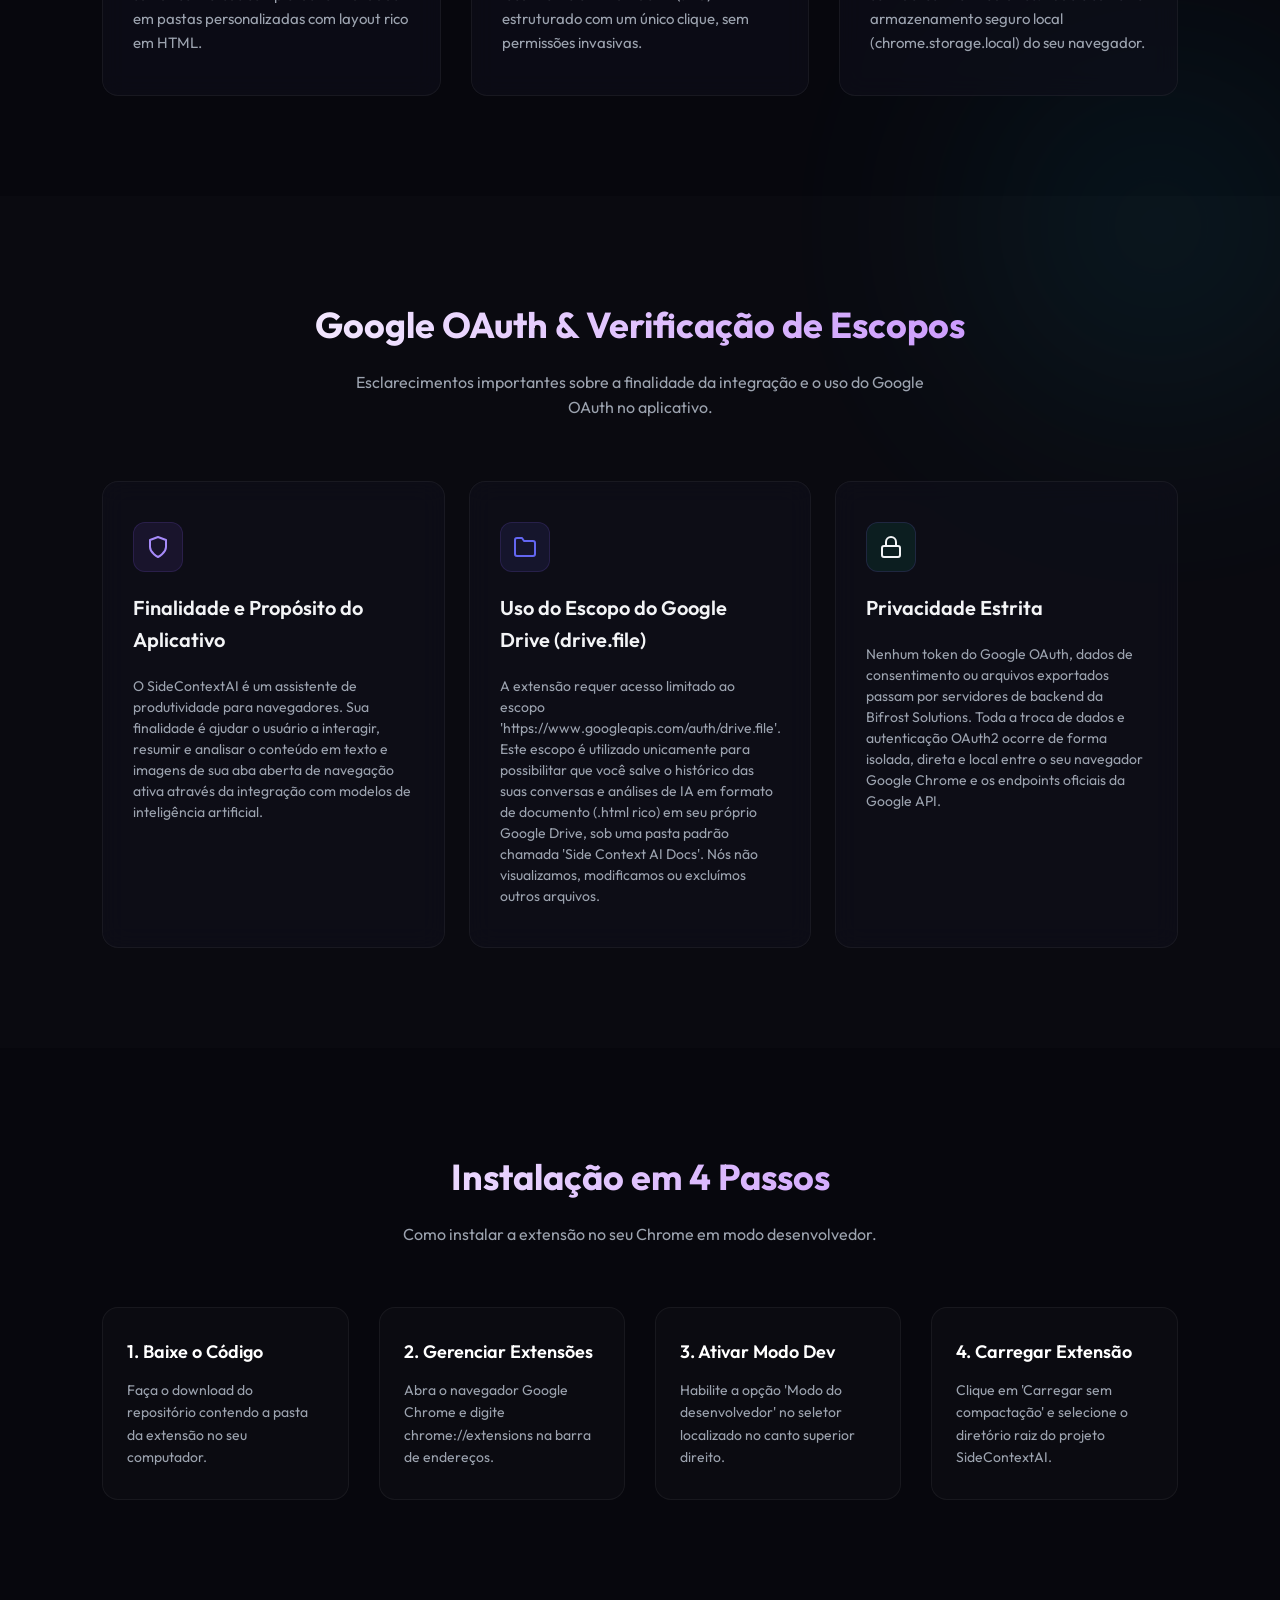
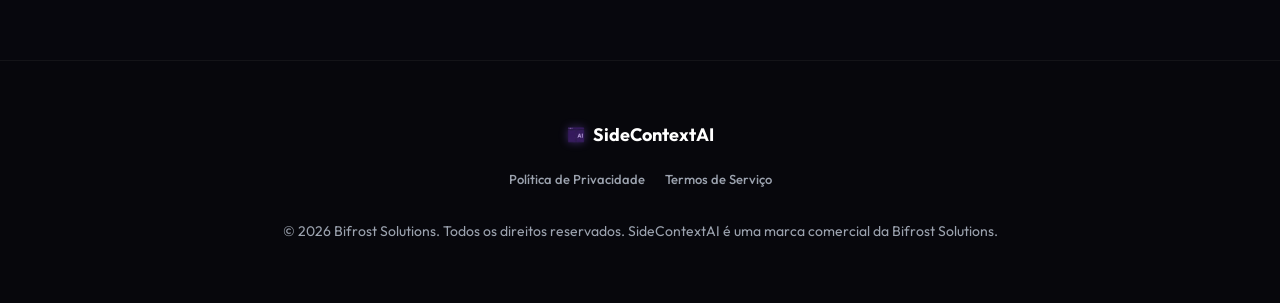
==== commit 9e147259: "docs: add Google Cloud OAuth scope verification details to home page" ====
--- a/index.html
+++ b/index.html
@@ -161,6 +161,43 @@
     </div>
   </section>
 
+  <!-- Google Cloud Verification Section -->
+  <section class="section" id="google-verification" style="border-top: 1px solid var(--border-color); background: rgba(255, 255, 255, 0.01);">
+    <div class="section-header scroll-reveal">
+      <h2 class="section-title" data-i18n="oauthSectionTitle">Google OAuth & Verificação de Escopos</h2>
+      <p class="section-subtitle" data-i18n="oauthSectionSub">Esclarecimentos importantes sobre a finalidade da integração e o uso do Google OAuth no aplicativo.</p>
+    </div>
+    
+    <div class="features-grid" style="grid-template-columns: repeat(auto-fit, minmax(280px, 1fr)); gap: 24px;">
+      <!-- Bloco 1: Finalidade -->
+      <div class="feature-card scroll-reveal">
+        <div class="feature-icon-wrapper" style="background: rgba(139, 92, 246, 0.1); color: var(--primary-hover);">
+          <svg xmlns="http://www.w3.org/2000/svg" width="24" height="24" viewBox="0 0 24 24" fill="none" stroke="currentColor" stroke-width="2" stroke-linecap="round" stroke-linejoin="round"><path d="M12 22s8-4 8-10V5l-8-3-8 3v7c0 6 8 10 8 10z"></path></svg>
+        </div>
+        <h3 data-i18n="oauthPurposeTitle">Finalidade e Propósito do Aplicativo</h3>
+        <p data-i18n="oauthPurposeDesc" style="color: var(--text-secondary); line-height: 1.5; font-size: 14px;">O SideContextAI é um assistente de produtividade para navegadores. Sua finalidade é ajudar o usuário a interagir, resumir e analisar o conteúdo em texto e imagens de sua aba aberta de navegação ativa através da integração com modelos de inteligência artificial.</p>
+      </div>
+
+      <!-- Bloco 2: Escopo -->
+      <div class="feature-card scroll-reveal delay-1">
+        <div class="feature-icon-wrapper" style="background: rgba(99, 102, 241, 0.1); color: #6366f1;">
+          <svg xmlns="http://www.w3.org/2000/svg" width="24" height="24" viewBox="0 0 24 24" fill="none" stroke="currentColor" stroke-width="2" stroke-linecap="round" stroke-linejoin="round"><path d="M22 19a2 2 0 0 1-2 2H4a2 2 0 0 1-2-2V5a2 2 0 0 1 2-2h5l2 3h9a2 2 0 0 1 2 2z"></path></svg>
+        </div>
+        <h3 data-i18n="oauthScopeTitle">Uso do Escopo do Google Drive (drive.file)</h3>
+        <p data-i18n="oauthScopeDesc" style="color: var(--text-secondary); line-height: 1.5; font-size: 14px;">A extensão requer acesso limitado ao escopo 'https://www.googleapis.com/auth/drive.file'. Este escopo é utilizado unicamente para possibilitar que você salve o histórico das suas conversas e análises de IA em formato de documento (.html rico) em seu próprio Google Drive, sob uma pasta padrão chamada 'Side Context AI Docs'. Nós não visualizamos, modificamos ou excluímos outros arquivos.</p>
+      </div>
+
+      <!-- Bloco 3: Privacidade -->
+      <div class="feature-card scroll-reveal delay-2">
+        <div class="feature-icon-wrapper" style="background: rgba(16, 185, 129, 0.1); color: var(--success-color);">
+          <svg xmlns="http://www.w3.org/2000/svg" width="24" height="24" viewBox="0 0 24 24" fill="none" stroke="currentColor" stroke-width="2" stroke-linecap="round" stroke-linejoin="round"><rect x="3" y="11" width="18" height="11" rx="2" ry="2"></rect><path d="M7 11V7a5 5 0 0 1 10 0v4"></path></svg>
+        </div>
+        <h3 data-i18n="oauthPrivacyTitle">Privacidade Estrita</h3>
+        <p data-i18n="oauthPrivacyDesc" style="color: var(--text-secondary); line-height: 1.5; font-size: 14px;">Nenhum token do Google OAuth, dados de consentimento ou arquivos exportados passam por servidores de backend da Bifrost Solutions. Toda a troca de dados e autenticação OAuth2 ocorre de forma isolada, direta e local entre o seu navegador Google Chrome e os endpoints oficiais da Google API.</p>
+      </div>
+    </div>
+  </section>
+
   <!-- How to Install Section -->
   <section class="section" id="install">
     <div class="section-header scroll-reveal">
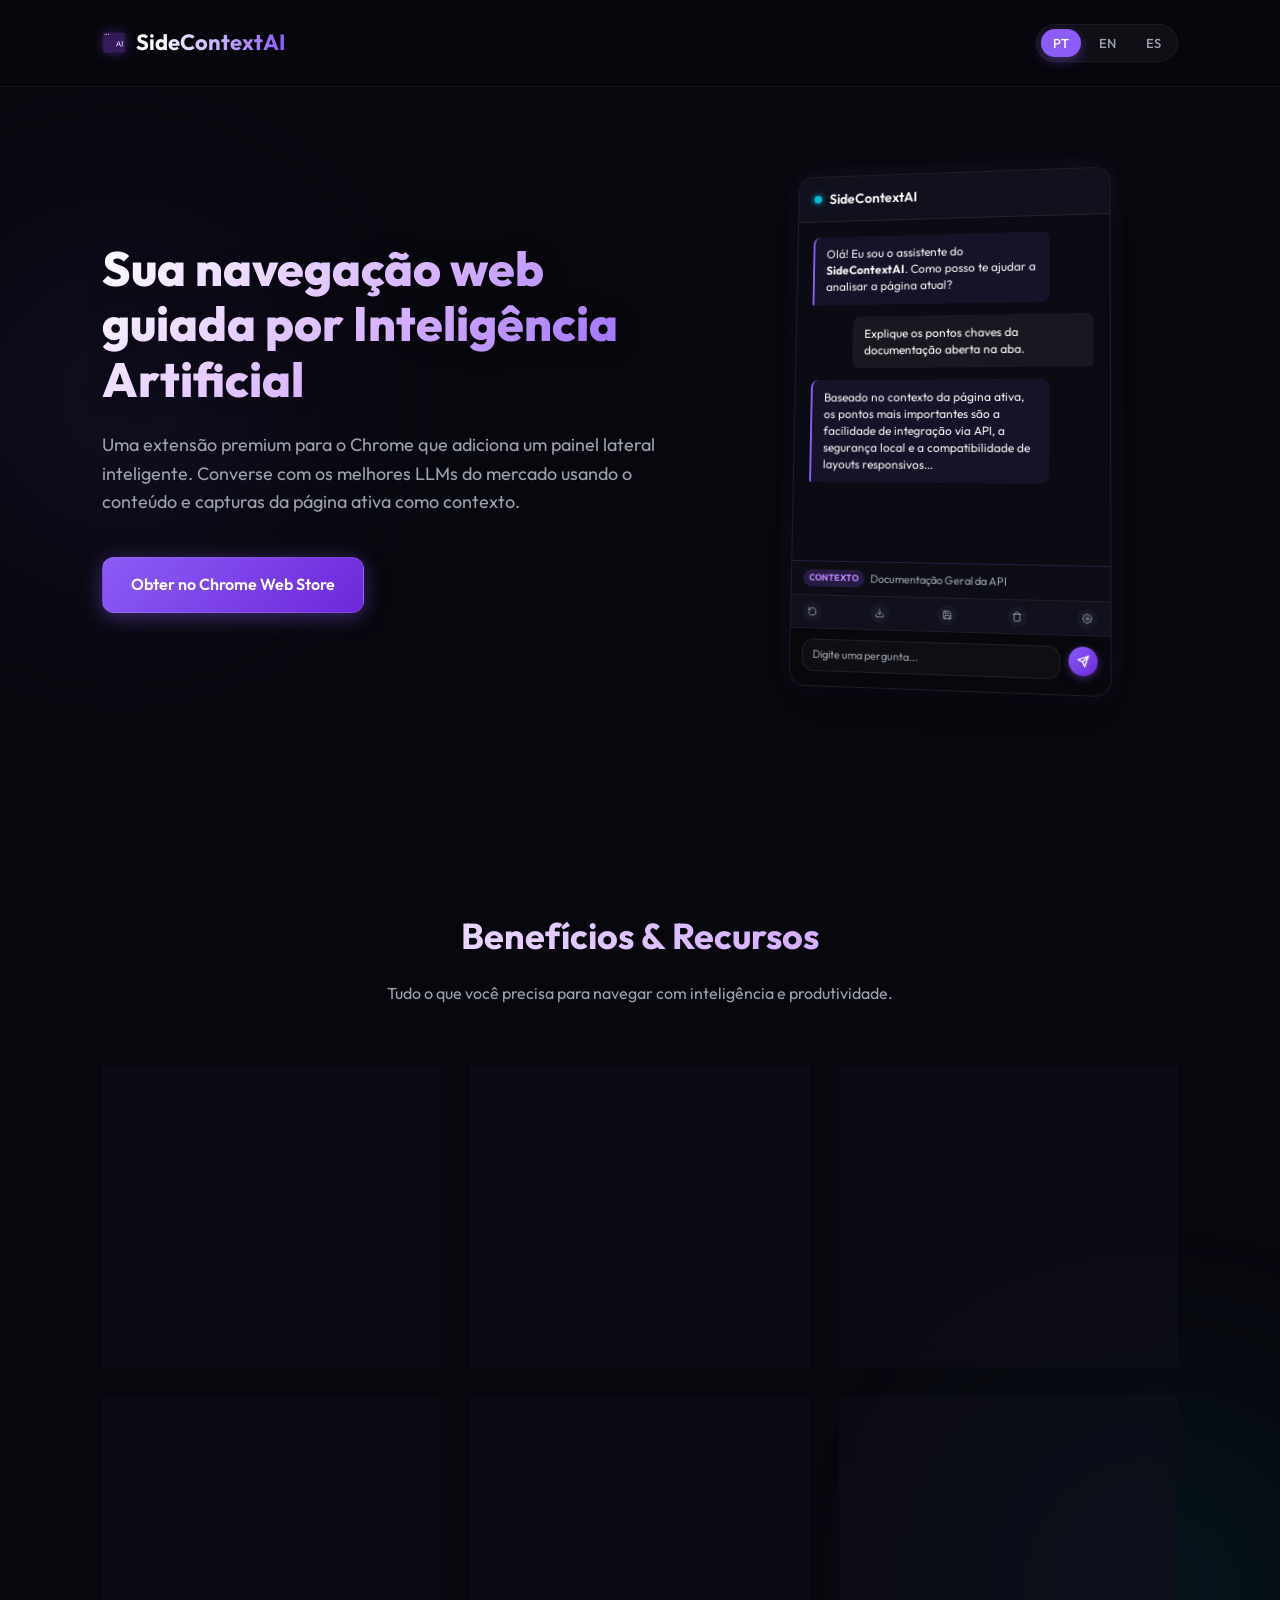
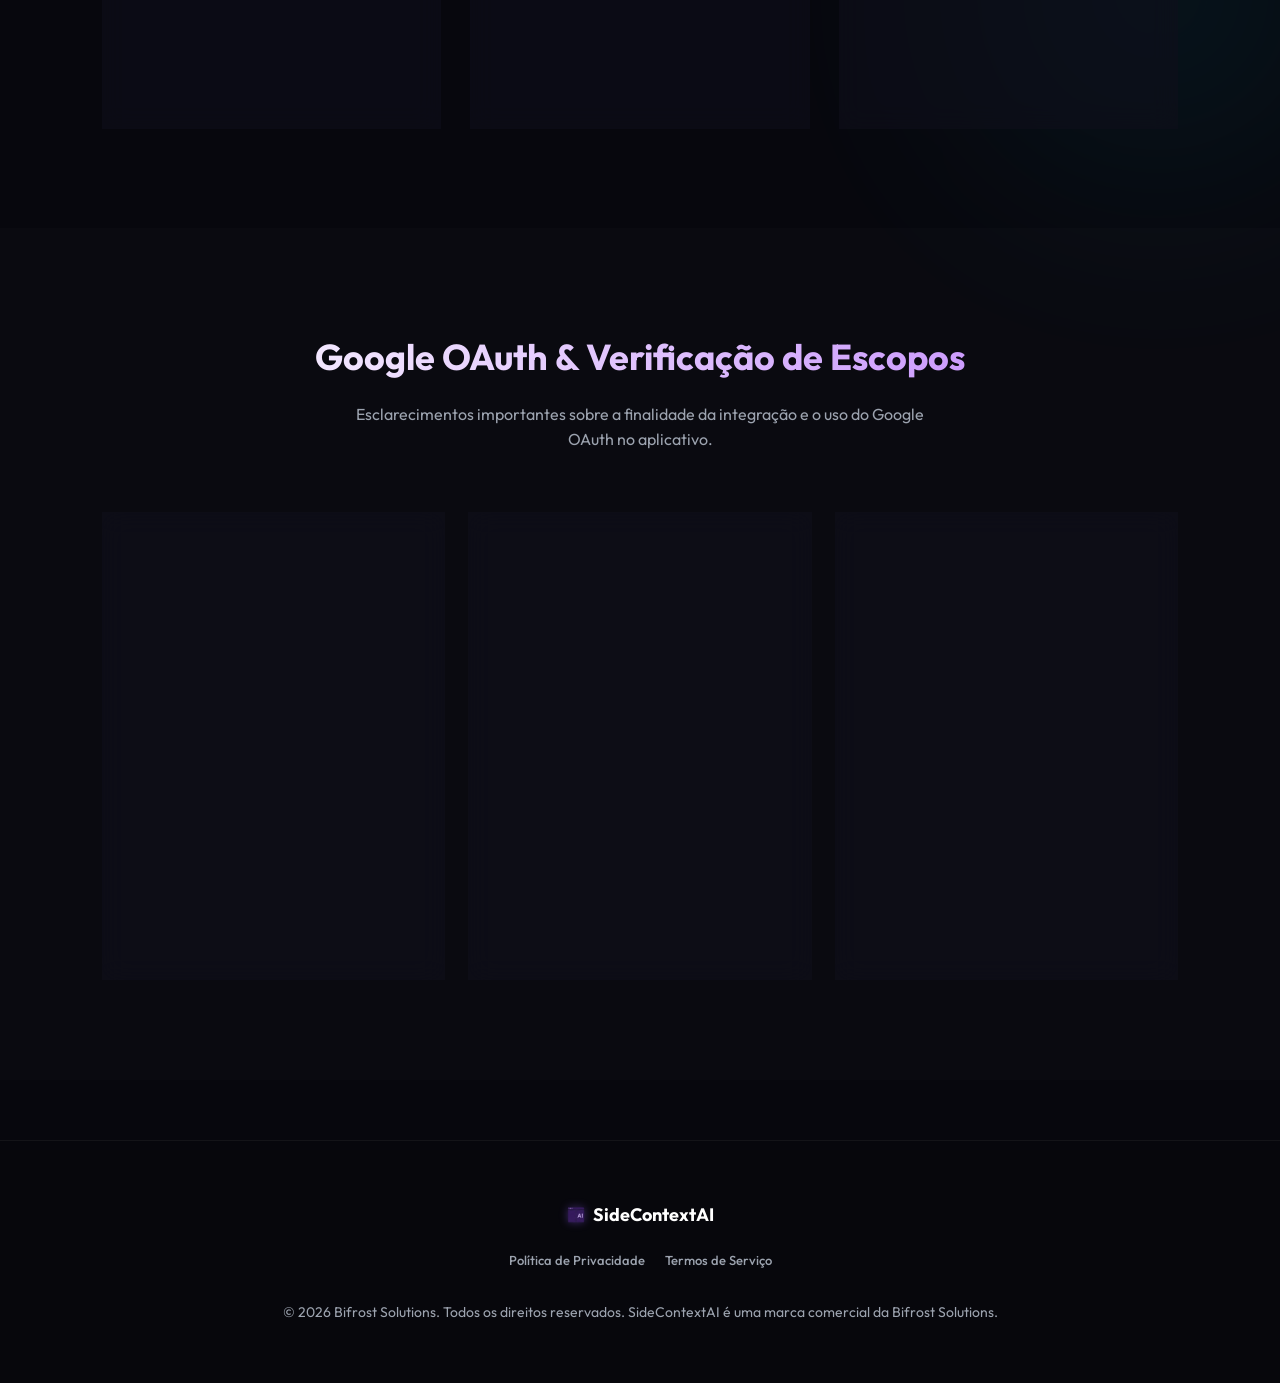
==== commit defbfaa3: "chore: clarify Google Drive is optional and remove developer installation guide" ====
--- a/index.html
+++ b/index.html
@@ -40,7 +40,7 @@
       <h2 class="hero-title" data-i18n="heroTitle">Sua navegação web guiada por Inteligência Artificial</h2>
       <p class="hero-subtitle" data-i18n="heroSubtitle">Uma extensão premium para o Chrome que adiciona um painel lateral inteligente. Converse com os melhores LLMs do mercado usando o conteúdo e capturas da página ativa como contexto.</p>
       <div class="hero-ctas">
-        <a href="#install" class="btn-primary" data-i18n="ctaInstall">Instalar Extensão</a>
+        <a href="#" class="btn-primary" data-i18n="ctaInstall">Obter no Chrome Web Store</a>
       </div>
     </div>
     
@@ -198,35 +198,6 @@
     </div>
   </section>
 
-  <!-- How to Install Section -->
-  <section class="section" id="install">
-    <div class="section-header scroll-reveal">
-      <h2 class="section-title" data-i18n="sectionInstallTitle">Instalação em 4 Passos</h2>
-      <p class="section-subtitle" data-i18n="sectionInstallSub">Como instalar a extensão no seu Chrome em modo desenvolvedor.</p>
-    </div>
-    
-    <div class="install-container">
-      <div class="step-card scroll-reveal">
-        <h3 data-i18n="step1Title">1. Baixe o Código</h3>
-        <p data-i18n="step1Desc">Faça o download do repositório contendo a pasta da extensão no seu computador.</p>
-      </div>
-      
-      <div class="step-card scroll-reveal delay-1">
-        <h3 data-i18n="step2Title">2. Gerenciar Extensões</h3>
-        <p data-i18n="step2Desc">Abra o navegador Google Chrome e digite chrome://extensions na barra de endereços.</p>
-      </div>
-      
-      <div class="step-card scroll-reveal delay-2">
-        <h3 data-i18n="step3Title">3. Ativar Modo Dev</h3>
-        <p data-i18n="step3Desc">Habilite a opção 'Modo do desenvolvedor' no seletor localizado no canto superior direito.</p>
-      </div>
-      
-      <div class="step-card scroll-reveal delay-3">
-        <h3 data-i18n="step4Title">4. Carregar Extensão</h3>
-        <p data-i18n="step4Desc">Clique em 'Carregar sem compactação' e selecione o diretório raiz do projeto SideContextAI.</p>
-      </div>
-    </div>
-  </section>
 
   <!-- Footer -->
   <footer class="footer">
